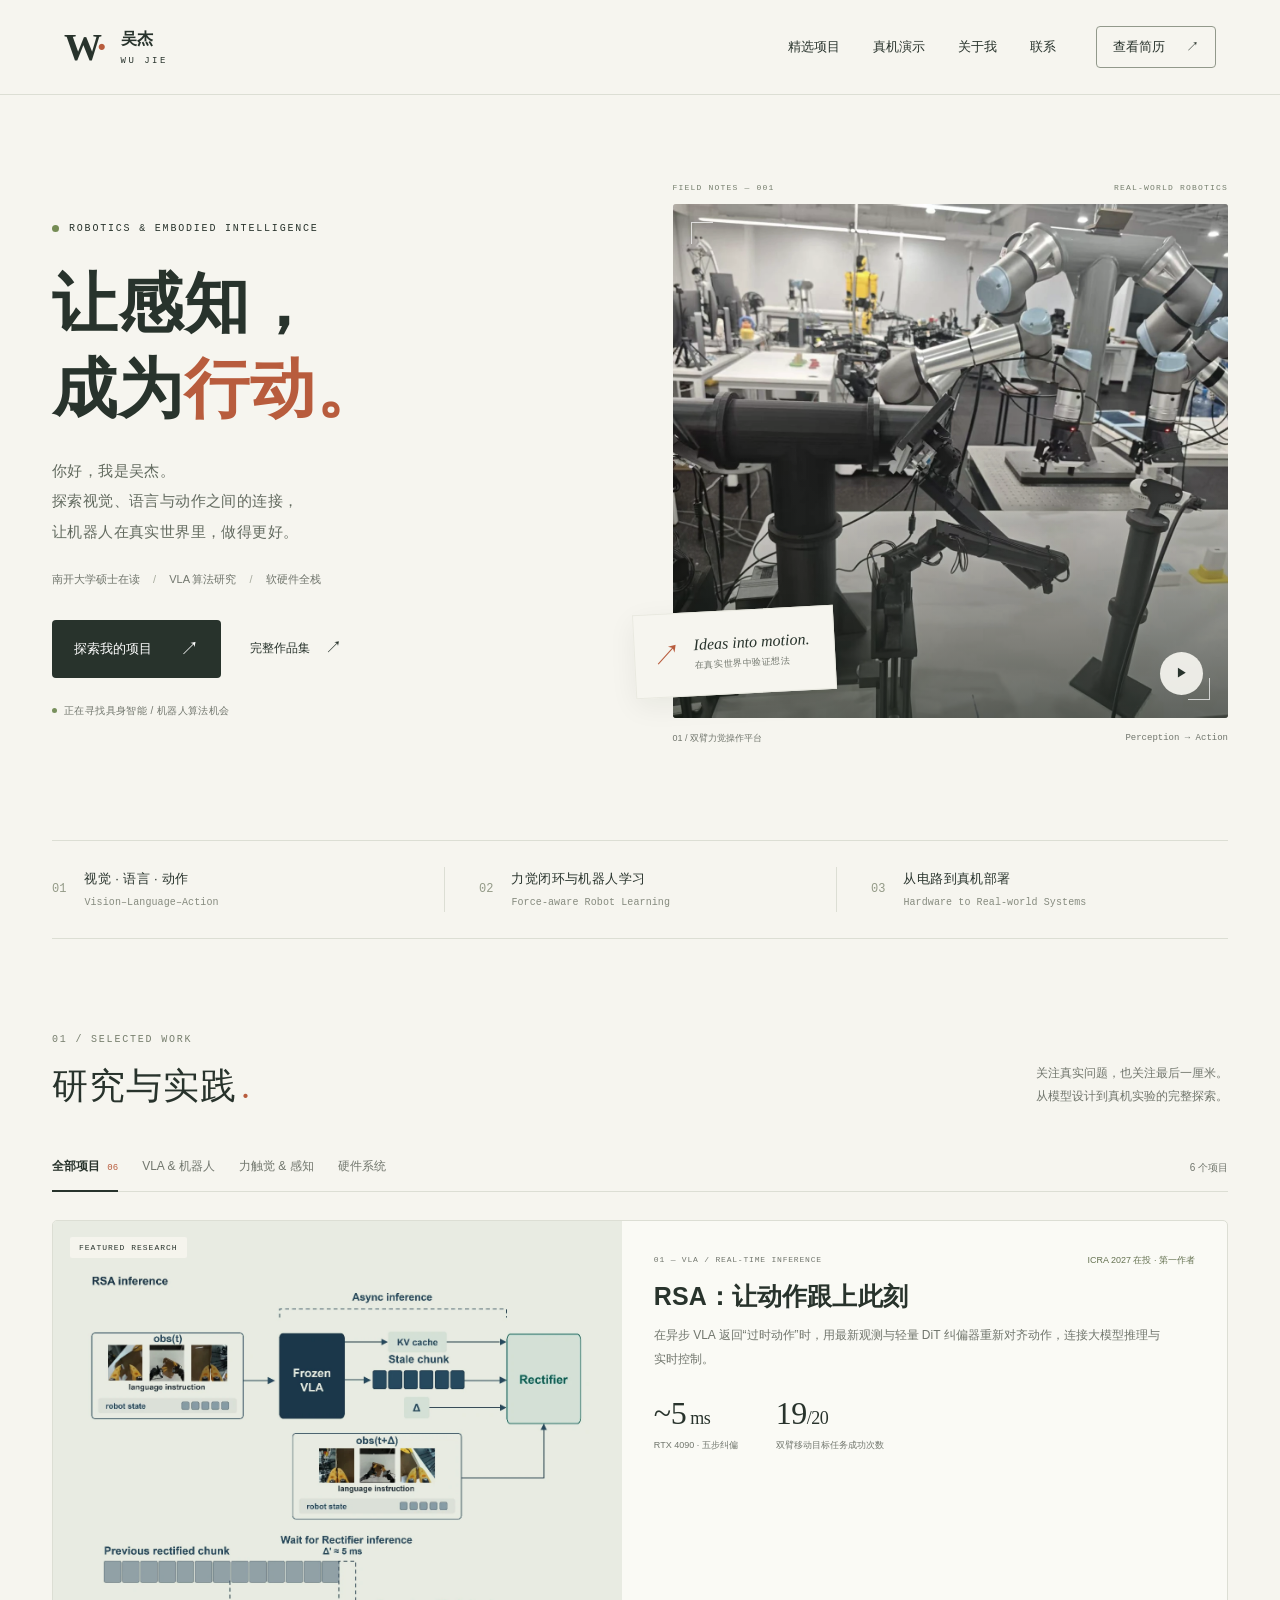
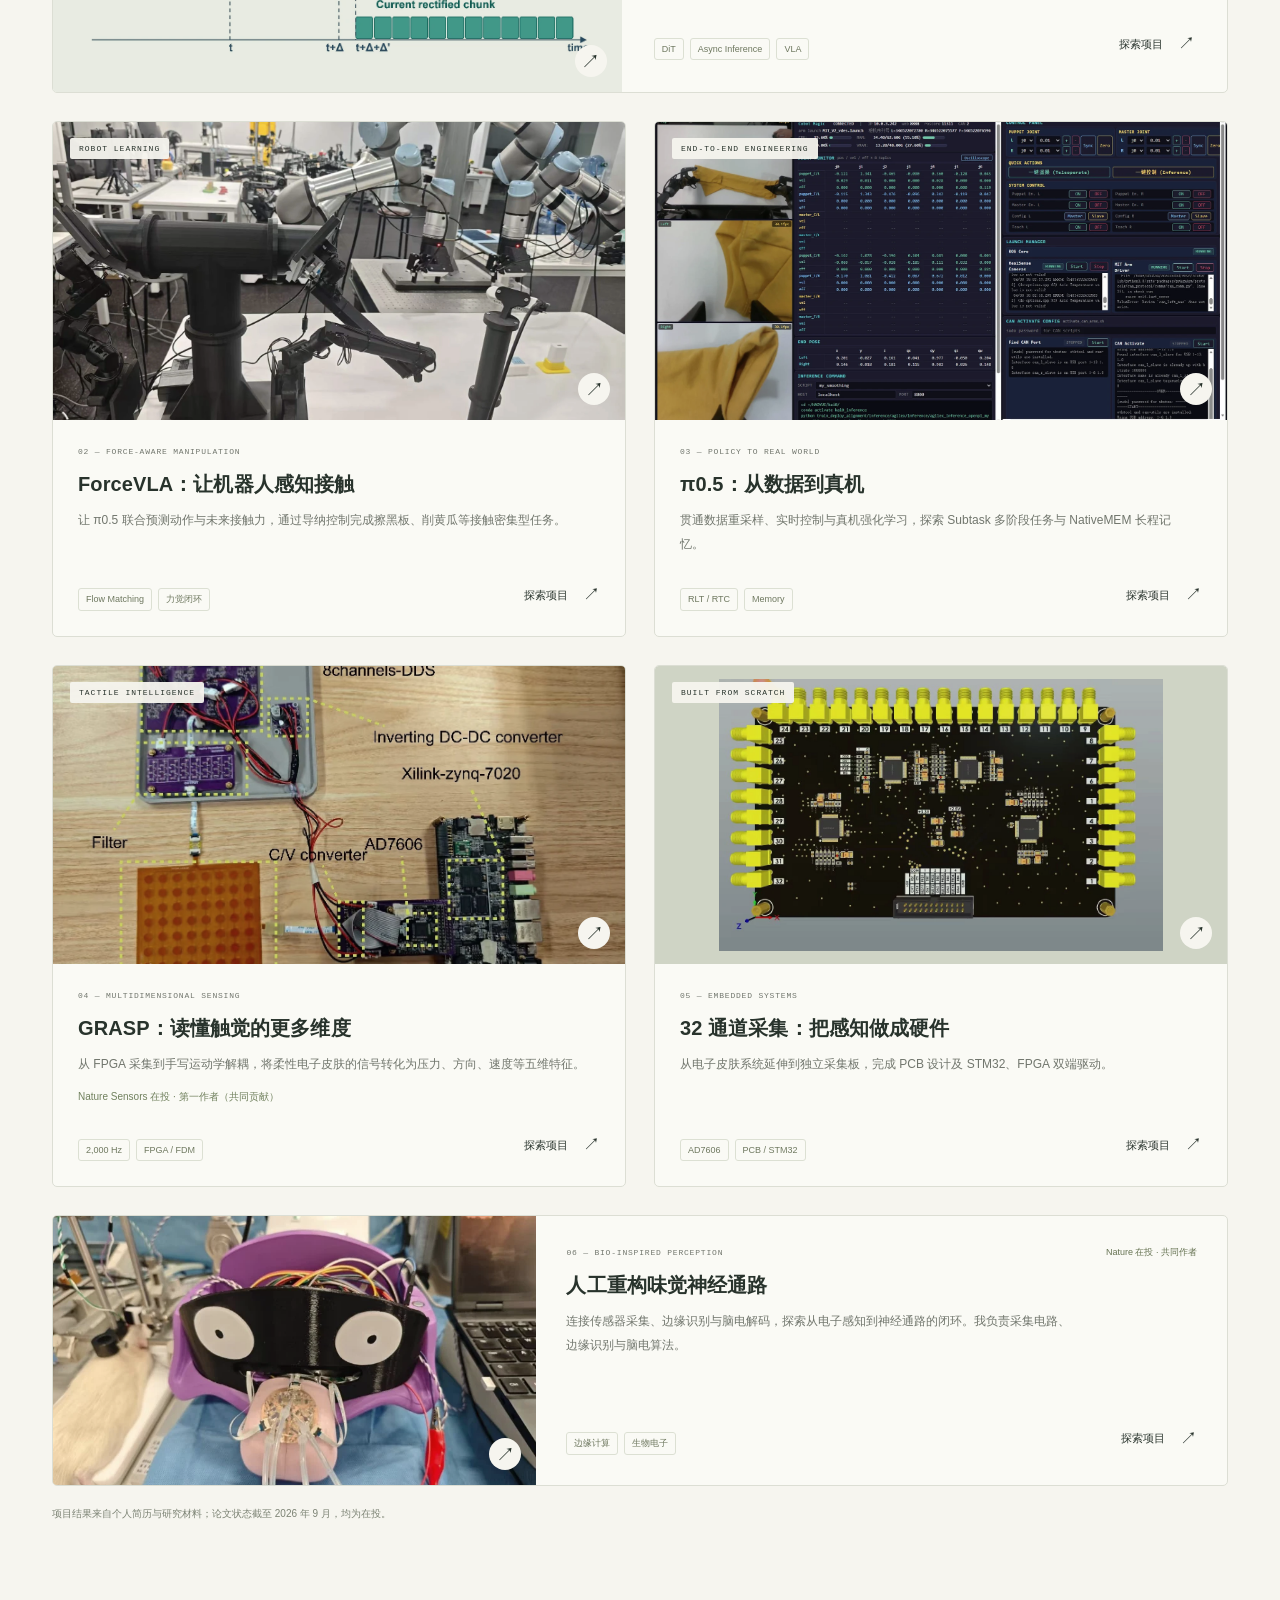
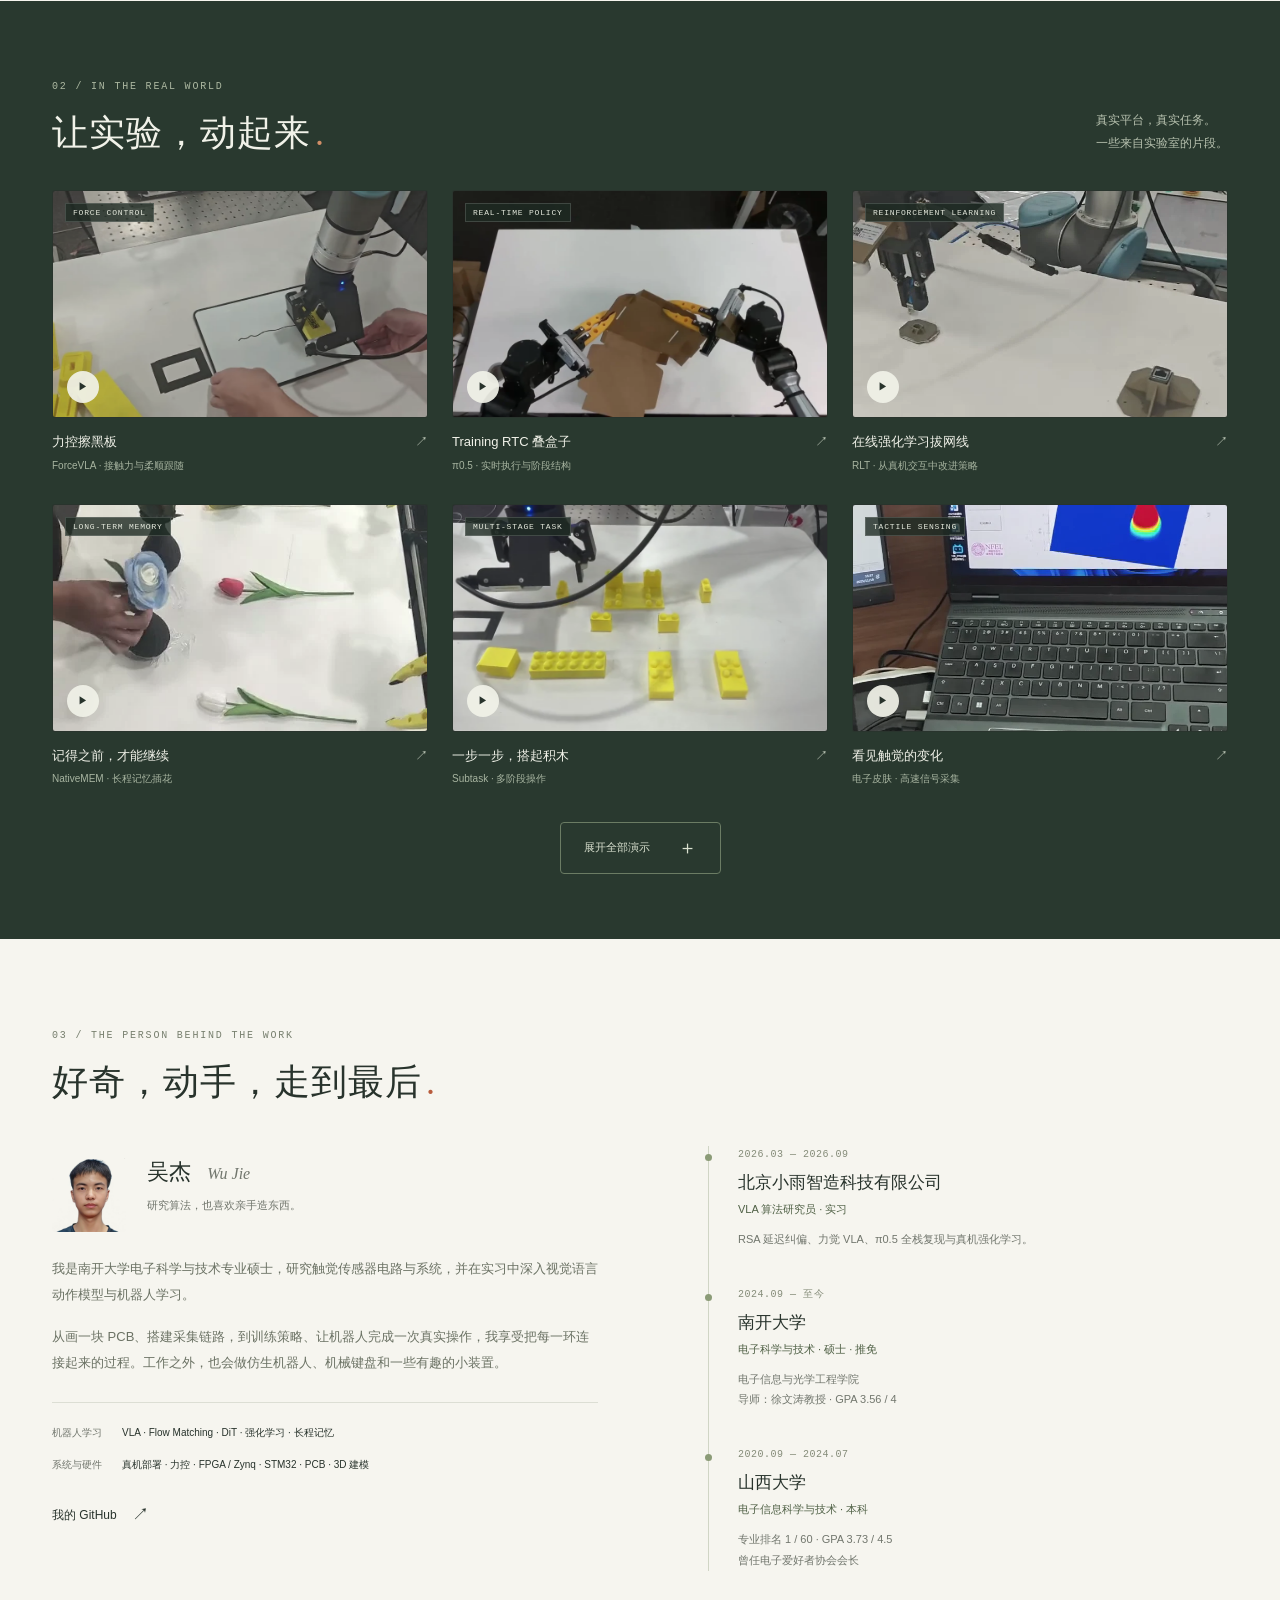
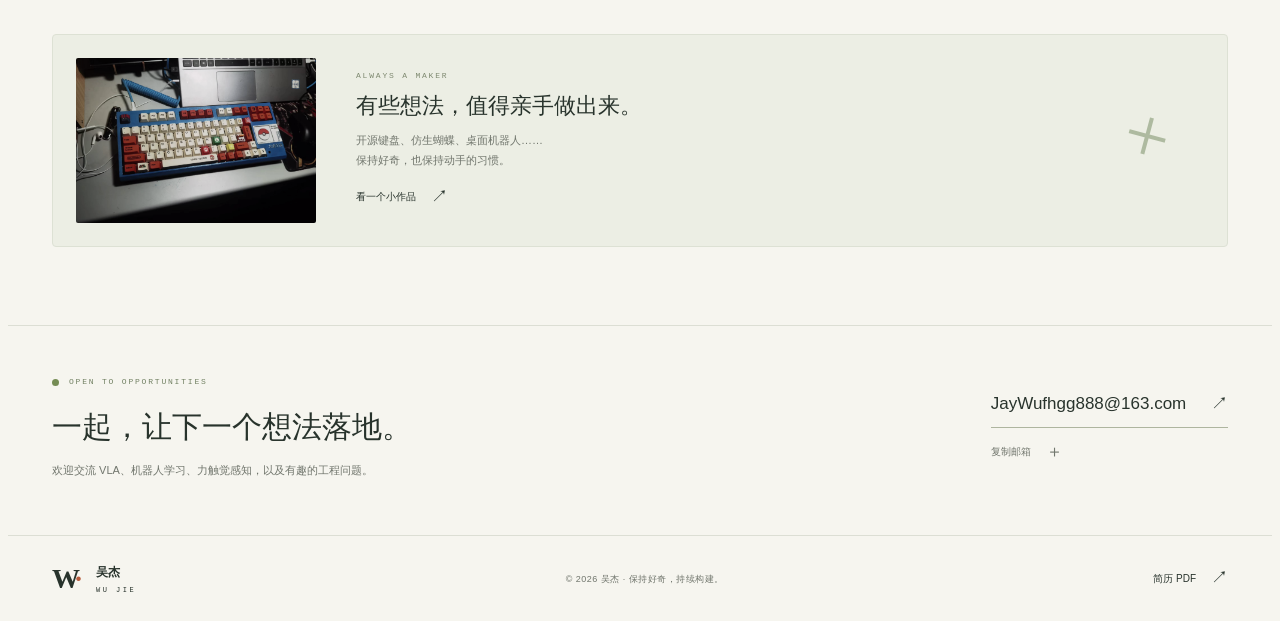
==== index.html @ b9fe9749 "Create robotics portfolio website" ====
<!doctype html>
<html lang="zh-CN">
<head>
  <meta charset="utf-8">
  <meta name="viewport" content="width=device-width, initial-scale=1">
  <meta name="theme-color" content="#f6f5ef">
  <meta name="description" content="吴杰，南开大学电子科学与技术硕士。专注视觉语言动作模型、力觉机器人操作与真机部署，探索从感知到行动的完整链路。">
  <meta property="og:type" content="website">
  <meta property="og:title" content="吴杰 · 让感知，成为行动">
  <meta property="og:description" content="VLA · 机器人学习 · 力触觉感知。吴杰的研究与工程作品集。">
  <meta property="og:locale" content="zh_CN">
  <title>吴杰 Wu Jie — 机器人学习与具身智能</title>
  <link rel="icon" href="assets/favicon.svg" type="image/svg+xml">
  <link rel="stylesheet" href="styles.css">
  <script src="app.js" defer></script>
</head>
<body>
  <a class="skip-link" href="#main">跳到主要内容</a>
  <header class="site-header">
    <a class="brand" href="#" aria-label="吴杰，返回首页"><span class="brand-mark">W<span>·</span></span><span>吴杰 <small>WU JIE</small></span></a>
    <button class="menu-toggle" type="button" aria-expanded="false" aria-controls="site-nav" aria-label="打开导航"><span></span><span></span></button>
    <nav id="site-nav" aria-label="主导航">
      <a href="#projects">精选项目</a><a href="#demos">真机演示</a><a href="#about">关于我</a><a href="#contact">联系</a>
      <a class="nav-resume" href="assets/docs/resume.pdf" target="_blank" rel="noopener">查看简历 <span aria-hidden="true">↗</span></a>
    </nav>
  </header>

  <main id="main">
    <section class="hero wrap" aria-labelledby="hero-title">
      <div class="hero-copy">
        <p class="eyebrow"><span class="status-dot"></span> ROBOTICS & EMBODIED INTELLIGENCE</p>
        <h1 id="hero-title">让感知，<br>成为<span class="accent">行动。</span></h1>
        <p class="hero-intro">你好，我是吴杰。<br>探索视觉、语言与动作之间的连接，<br class="desktop-break">让机器人在真实世界里，做得更好。</p>
        <p class="hero-meta">南开大学硕士在读 <span>/</span> VLA 算法研究 <span>/</span> 软硬件全栈</p>
        <div class="hero-actions"><a class="button button-dark" href="#projects">探索我的项目 <span aria-hidden="true">↗</span></a><a class="text-link" href="assets/docs/portfolio.pdf" target="_blank" rel="noopener">完整作品集 <span aria-hidden="true">↗</span></a></div>
        <div class="availability"><span></span> 正在寻找具身智能 / 机器人算法机会</div>
      </div>
      <div class="hero-visual">
        <div class="photo-index"><span>FIELD NOTES — 001</span><span>REAL-WORLD ROBOTICS</span></div>
        <div class="hero-photo"><img src="assets/images/force-rig.webp" alt="实习项目中的双臂机器人与 Gello 遥操作装置" width="1600" height="1200" fetchpriority="high"><span class="image-corner corner-a"></span><span class="image-corner corner-b"></span><button class="hero-play" type="button" data-video="force-wiping" aria-label="播放力觉机器人实机演示"><span aria-hidden="true">▶</span></button></div>
        <div class="visual-caption"><span>01 / 双臂力觉操作平台</span><span>Perception → Action</span></div>
        <div class="floating-note"><span class="note-symbol" aria-hidden="true">↗</span><div>Ideas into motion.<small>在真实世界中验证想法</small></div></div>
      </div>
    </section>

    <div class="focus-strip wrap" aria-label="研究与工程方向">
      <div><span class="focus-index">01</span><p>视觉 · 语言 · 动作<small>Vision–Language–Action</small></p></div>
      <div><span class="focus-index">02</span><p>力觉闭环与机器人学习<small>Force-aware Robot Learning</small></p></div>
      <div><span class="focus-index">03</span><p>从电路到真机部署<small>Hardware to Real-world Systems</small></p></div>
    </div>

    <section class="section wrap" id="projects" aria-labelledby="projects-title">
      <div class="section-heading"><div><p class="eyebrow">01 / SELECTED WORK</p><h2 id="projects-title">研究与实践<span class="title-dot">.</span></h2></div><p class="section-description">关注真实问题，也关注最后一厘米。<br>从模型设计到真机实验的完整探索。</p></div>
      <div class="filter-bar" aria-label="筛选项目"><div class="filters"><button type="button" data-filter="all" aria-pressed="true">全部项目 <small>06</small></button><button type="button" data-filter="vla" aria-pressed="false">VLA & 机器人</button><button type="button" data-filter="sensing" aria-pressed="false">力触觉 & 感知</button><button type="button" data-filter="hardware" aria-pressed="false">硬件系统</button></div><span class="filter-caption" id="project-count" aria-live="polite">6 个项目</span></div>
      <div class="project-grid">
        <article class="project-card project-featured" data-category="vla">
          <button type="button" class="project-image rsa-cover" data-project="rsa" aria-label="查看 RSA 项目详情"><span class="image-tag">FEATURED RESEARCH</span><img src="assets/images/rsa-method.webp" alt="RSA 异步 VLA 推理与轻量纠偏器的工作流程" loading="lazy" width="1210" height="916"><span class="open-icon" aria-hidden="true">↗</span></button>
          <div class="project-body"><div class="project-topline"><span>01 — VLA / REAL-TIME INFERENCE</span><span class="paper-status">ICRA 2027 在投 · 第一作者</span></div><h3>RSA：让动作跟上此刻</h3><p>在异步 VLA 返回“过时动作”时，用最新观测与轻量 DiT 纠偏器重新对齐动作，连接大模型推理与实时控制。</p><div class="project-metrics"><div><strong>~5<span> ms</span></strong><small>RTX 4090 · 五步纠偏</small></div><div><strong>19<span>/20</span></strong><small>双臂移动目标任务成功次数</small></div></div><div class="project-bottom"><div class="tags"><span>DiT</span><span>Async Inference</span><span>VLA</span></div><button class="text-link" data-project="rsa" type="button">探索项目 <span aria-hidden="true">↗</span></button></div></div>
        </article>
        <article class="project-card" data-category="vla sensing"><button type="button" class="project-image" data-project="force" aria-label="查看 ForceVLA 项目详情"><img src="assets/images/force-rig.webp" alt="ForceVLA 双臂机器人平台" loading="lazy" width="1600" height="1200"><span class="image-tag">ROBOT LEARNING</span><span class="open-icon" aria-hidden="true">↗</span></button><div class="project-body"><div class="project-topline"><span>02 — FORCE-AWARE MANIPULATION</span></div><h3>ForceVLA：让机器人感知接触</h3><p>让 π0.5 联合预测动作与未来接触力，通过导纳控制完成擦黑板、削黄瓜等接触密集型任务。</p><div class="project-bottom"><div class="tags"><span>Flow Matching</span><span>力觉闭环</span></div><button class="text-link" data-project="force" type="button">探索项目 <span aria-hidden="true">↗</span></button></div></div></article>
        <article class="project-card" data-category="vla"><button type="button" class="project-image" data-project="pi" aria-label="查看 π0.5 全栈复现项目详情"><img src="assets/images/deployment.webp" alt="π0.5 真机部署的 Web 控制台与机器人多视角" loading="lazy" width="1600" height="867"><span class="image-tag">END-TO-END ENGINEERING</span><span class="open-icon" aria-hidden="true">↗</span></button><div class="project-body"><div class="project-topline"><span>03 — POLICY TO REAL WORLD</span></div><h3>π0.5：从数据到真机</h3><p>贯通数据重采样、实时控制与真机强化学习，探索 Subtask 多阶段任务与 NativeMEM 长程记忆。</p><div class="project-bottom"><div class="tags"><span>RLT / RTC</span><span>Memory</span></div><button class="text-link" data-project="pi" type="button">探索项目 <span aria-hidden="true">↗</span></button></div></div></article>
        <article class="project-card" data-category="sensing hardware"><button type="button" class="project-image" data-project="grasp" aria-label="查看 GRASP 电子皮肤项目详情"><img src="assets/images/tactile-system.webp" alt="GRASP 柔性电子皮肤阵列与 FPGA 采集电路" loading="lazy" width="1269" height="951"><span class="image-tag">TACTILE INTELLIGENCE</span><span class="open-icon" aria-hidden="true">↗</span></button><div class="project-body"><div class="project-topline"><span>04 — MULTIDIMENSIONAL SENSING</span></div><h3>GRASP：读懂触觉的更多维度</h3><p>从 FPGA 采集到手写运动学解耦，将柔性电子皮肤的信号转化为压力、方向、速度等五维特征。</p><div class="paper-note">Nature Sensors 在投 · 第一作者（共同贡献）</div><div class="project-bottom"><div class="tags"><span>2,000 Hz</span><span>FPGA / FDM</span></div><button class="text-link" data-project="grasp" type="button">探索项目 <span aria-hidden="true">↗</span></button></div></div></article>
        <article class="project-card" data-category="hardware"><button type="button" class="project-image board-cover" data-project="adc" aria-label="查看 32 通道采集硬件详情"><img src="assets/images/tactile-board.webp" alt="自主设计的 32 通道 AD7606 采集板" loading="lazy" width="1158" height="708"><span class="image-tag">BUILT FROM SCRATCH</span><span class="open-icon" aria-hidden="true">↗</span></button><div class="project-body"><div class="project-topline"><span>05 — EMBEDDED SYSTEMS</span></div><h3>32 通道采集：把感知做成硬件</h3><p>从电子皮肤系统延伸到独立采集板，完成 PCB 设计及 STM32、FPGA 双端驱动。</p><div class="project-bottom"><div class="tags"><span>AD7606</span><span>PCB / STM32</span></div><button class="text-link" data-project="adc" type="button">探索项目 <span aria-hidden="true">↗</span></button></div></div></article>
        <article class="project-card project-wide" data-category="sensing hardware"><button type="button" class="project-image" data-project="taste" aria-label="查看人工重构味觉神经通路项目详情"><img src="assets/images/gustatory.webp" alt="人工味觉感知与采集系统的实验装置" loading="lazy" width="763" height="572"><span class="open-icon" aria-hidden="true">↗</span></button><div class="project-body"><div class="project-topline"><span>06 — BIO-INSPIRED PERCEPTION</span><span class="paper-status">Nature 在投 · 共同作者</span></div><h3>人工重构味觉神经通路</h3><p>连接传感器采集、边缘识别与脑电解码，探索从电子感知到神经通路的闭环。我负责采集电路、边缘识别与脑电算法。</p><div class="project-bottom"><div class="tags"><span>边缘计算</span><span>生物电子</span></div><button class="text-link" data-project="taste" type="button">探索项目 <span aria-hidden="true">↗</span></button></div></div></article>
      </div>
      <p class="source-note">项目结果来自个人简历与研究材料；论文状态截至 2026 年 9 月，均为在投。</p>
    </section>

    <section class="demo-section" id="demos" aria-labelledby="demos-title"><div class="wrap">
      <div class="section-heading"><div><p class="eyebrow">02 / IN THE REAL WORLD</p><h2 id="demos-title">让实验，动起来<span class="title-dot">.</span></h2></div><p class="section-description">真实平台，真实任务。<br>一些来自实验室的片段。</p></div>
      <div class="demo-grid" id="demo-grid"></div><button type="button" class="button button-outline-light" id="more-demos" aria-expanded="false" aria-controls="demo-grid">展开全部演示 <span aria-hidden="true">＋</span></button>
      <noscript><p>请开启 JavaScript 查看视频画廊。你也可以<a href="assets/docs/portfolio.pdf">阅读完整作品集</a>。</p></noscript>
    </div></section>

    <section class="section wrap about-section" id="about" aria-labelledby="about-title"><div class="section-heading"><div><p class="eyebrow">03 / THE PERSON BEHIND THE WORK</p><h2 id="about-title">好奇，动手，走到最后<span class="title-dot">.</span></h2></div></div>
      <div class="about-grid"><div class="about-copy"><div class="person"><img src="assets/images/portrait.webp" alt="吴杰的照片" width="92" height="112" loading="lazy"><div><h3>吴杰 <span>Wu Jie</span></h3><p>研究算法，也喜欢亲手造东西。</p></div></div><p>我是南开大学电子科学与技术专业硕士，研究触觉传感器电路与系统，并在实习中深入视觉语言动作模型与机器人学习。</p><p>从画一块 PCB、搭建采集链路，到训练策略、让机器人完成一次真实操作，我享受把每一环连接起来的过程。工作之外，也会做仿生机器人、机械键盘和一些有趣的小装置。</p><div class="skill-groups"><div><span>机器人学习</span><p>VLA · Flow Matching · DiT · 强化学习 · 长程记忆</p></div><div><span>系统与硬件</span><p>真机部署 · 力控 · FPGA / Zynq · STM32 · PCB · 3D 建模</p></div></div><a class="text-link" href="https://github.com/fhgg888" target="_blank" rel="noopener">我的 GitHub <span aria-hidden="true">↗</span></a></div>
      <div class="timeline"><div class="timeline-item"><span class="timeline-dot"></span><p class="timeline-date">2026.03 — 2026.09</p><h3>北京小雨智造科技有限公司</h3><p class="timeline-role">VLA 算法研究员 · 实习</p><p>RSA 延迟纠偏、力觉 VLA、π0.5 全栈复现与真机强化学习。</p></div><div class="timeline-item"><span class="timeline-dot"></span><p class="timeline-date">2024.09 — 至今</p><h3>南开大学</h3><p class="timeline-role">电子科学与技术 · 硕士 · 推免</p><p>电子信息与光学工程学院<br>导师：徐文涛教授 · GPA 3.56 / 4</p></div><div class="timeline-item"><span class="timeline-dot"></span><p class="timeline-date">2020.09 — 2024.07</p><h3>山西大学</h3><p class="timeline-role">电子信息科学与技术 · 本科</p><p>专业排名 1 / 60 · GPA 3.73 / 4.5<br>曾任电子爱好者协会会长</p></div></div>
      </div>
      <div class="maker-strip"><img src="assets/images/keyboard.webp" alt="自己设计与装配的开源机械键盘" loading="lazy" width="1600" height="1200"><div><p class="eyebrow">ALWAYS A MAKER</p><h3>有些想法，值得亲手做出来。</h3><p>开源键盘、仿生蝴蝶、桌面机器人……<br>保持好奇，也保持动手的习惯。</p><button class="text-link" type="button" data-video="butterfly">看一个小作品 <span aria-hidden="true">↗</span></button></div><span class="maker-drawing" aria-hidden="true">+</span></div>
    </section>

    <section class="contact-section wrap" id="contact" aria-labelledby="contact-title"><div><p class="eyebrow"><span class="status-dot"></span> OPEN TO OPPORTUNITIES</p><h2 id="contact-title">一起，让下一个想法落地。</h2><p>欢迎交流 VLA、机器人学习、力触觉感知，以及有趣的工程问题。</p></div><div class="contact-actions"><a class="contact-email" href="mailto:JayWufhgg888@163.com">JayWufhgg888@163.com <span aria-hidden="true">↗</span></a><button id="copy-email" class="text-link" type="button">复制邮箱 <span aria-hidden="true">＋</span></button></div></section>
  </main>
  <footer class="site-footer wrap"><a class="brand" href="#"><span class="brand-mark">W<span>·</span></span><span>吴杰 <small>WU JIE</small></span></a><p>© <span id="year">2026</span> 吴杰 · 保持好奇，持续构建。</p><a class="text-link" href="assets/docs/resume.pdf" target="_blank" rel="noopener">简历 PDF <span aria-hidden="true">↗</span></a></footer>
  <dialog id="detail-dialog" aria-labelledby="dialog-title"><button type="button" class="dialog-close" aria-label="关闭详情">×</button><div id="dialog-content"></div></dialog>
  <div class="toast" id="toast" role="status" aria-live="polite"></div>
</body>
</html>
---- styles.css ----
@charset "UTF-8";
:root{--paper:#f6f5ef;--ink:#28332c;--muted:#71766d;--line:#dcded4;--accent:#b85c3d;--green:#354c3d;--serif:"Iowan Old Style","Palatino Linotype","Songti SC","Noto Serif CJK SC","SimSun",serif;--sans:Inter,"Segoe UI","PingFang SC","Microsoft YaHei",sans-serif;--mono:"SFMono-Regular",Consolas,monospace}
*{box-sizing:border-box}html{scroll-behavior:smooth;scroll-padding-top:100px}body{margin:0;background:var(--paper);color:var(--ink);font:15px/1.8 var(--sans);-webkit-font-smoothing:antialiased}body.modal-open{overflow:hidden}button,a{-webkit-tap-highlight-color:transparent}button,input{font:inherit}button{color:inherit;cursor:pointer}a{color:inherit;text-decoration:none}img{display:block;max-width:100%;height:auto}button{border:0}button:disabled{cursor:default}::selection{background:#d8decc}h1,h2,h3,p{margin:0}h1,h2,h3{line-height:1.3}a,button{touch-action:manipulation}:focus-visible{outline:3px solid var(--accent);outline-offset:5px}button:focus:not(:focus-visible){outline:none}[hidden]{display:none!important}.wrap{max-width:1264px;margin-inline:auto;padding-inline:44px}.skip-link{position:fixed;top:-100px;left:20px;z-index:100;background:var(--ink);color:white;padding:10px 20px}.skip-link:focus{top:12px}.site-header{height:95px;max-width:1440px;padding:0 64px;margin:auto;display:flex;align-items:center;justify-content:space-between;border-bottom:1px solid var(--line)}.brand{display:flex;align-items:center;gap:13px;font-size:16px;font-weight:600;white-space:nowrap}.brand-mark{font-family:var(--serif);font-size:38px;letter-spacing:-5px;font-weight:700;line-height:1;margin-right:6px}.brand-mark span{color:var(--accent)}.brand small{display:block;font:9px/1.5 var(--mono);letter-spacing:2.5px;margin-top:1px}.site-header nav{display:flex;gap:33px;align-items:center;font-size:13px}.site-header nav>a{transition:color .2s}.site-header nav>a:hover{color:var(--accent)}.site-header .nav-resume{border:1px solid #92998b;border-radius:4px;padding:8px 16px;margin-left:7px}.nav-resume span{margin-left:17px}.menu-toggle{display:none}.hero{display:grid;grid-template-columns:1fr 1fr;gap:65px;padding-top:76px;padding-bottom:71px;align-items:center}.eyebrow{font:10px/1.8 var(--mono);font-weight:500;letter-spacing:1.8px;display:flex;align-items:center;gap:10px}.status-dot{display:inline-block;flex:none;width:7px;height:7px;border-radius:50%;background:#758c54}.hero h1{font-family:var(--serif);font-size:clamp(48px,5.1vw,72px);font-weight:600;letter-spacing:1px;line-height:1.3;margin:24px 0}.accent{color:var(--accent)}.hero-intro{font-size:15px;color:#636b60;line-height:2.05;letter-spacing:.4px}.hero-meta{font-size:11px;margin-top:22px;color:var(--muted)}.hero-meta span{color:#a8ac9f;padding:0 10px}.hero-actions{display:flex;align-items:center;gap:29px;margin-top:30px}.button{display:inline-flex;align-items:center;justify-content:center;gap:28px;padding:12px 22px;border-radius:4px;font-size:13px;transition:background .2s,transform .2s}.button:hover{transform:translateY(-2px)}.button-dark{background:var(--ink);color:#fff}.button-dark:hover{background:#405241}.button span{font-size:19px}.text-link{display:inline-flex;gap:15px;align-items:center;background:none;padding:0;font-size:12px;font-weight:500}.text-link:hover{color:var(--accent)}.text-link span{font-size:17px}.availability{display:flex;align-items:center;gap:7px;font-size:10px;letter-spacing:.4px;color:var(--muted);margin-top:24px}.availability>span{height:5px;width:5px;background:#78905d;border-radius:50%}.hero-visual{position:relative;padding:4px 0 22px;margin-top:8px}.photo-index{display:flex;justify-content:space-between;font:8px var(--mono);letter-spacing:1.2px;color:#757e6d;margin-bottom:12px}.hero-photo{position:relative;aspect-ratio:1.08;background:#d8d8cd;overflow:hidden;border-radius:3px}.hero-photo>img{width:100%;height:100%;object-fit:cover;object-position:48% center;filter:saturate(.72)}.hero-photo:after{content:"";position:absolute;inset:45% 0 0;background:linear-gradient(transparent,#18221b9c);pointer-events:none}.image-corner{position:absolute;width:22px;height:22px;z-index:1;border:1px solid #ffffffb0}.corner-a{top:18px;left:18px;border-right:0;border-bottom:0}.corner-b{bottom:18px;right:18px;border-top:0;border-left:0}.photo-label{position:absolute;bottom:27px;left:22px;color:#fff;font-size:11px;z-index:1;display:flex;align-items:center;gap:8px;letter-spacing:.6px}.photo-label .status-dot{background:#cfdfaf;width:5px;height:5px}.hero-play{position:absolute;bottom:23px;right:25px;z-index:2;height:43px;width:43px;border-radius:50%;background:#f6f5efed;display:grid;place-items:center;font-size:12px;transition:transform .2s}.hero-play:hover{transform:scale(1.1)}.visual-caption{display:flex;justify-content:space-between;color:var(--muted);font-size:9px;padding-top:12px}.visual-caption>span:last-child{font-family:var(--mono)}.floating-note{position:absolute;bottom:74px;left:-39px;background:var(--paper);padding:15px 24px 15px 17px;display:flex;gap:13px;align-items:center;box-shadow:0 8px 28px #17201610;transform:rotate(-3deg);border:1px solid #e9e9e0}.note-symbol{font-family:var(--serif);font-size:29px;color:var(--accent)}.floating-note div{font:italic 16px var(--serif)}.floating-note small{display:block;font:9px var(--sans);letter-spacing:.6px;color:var(--muted);margin-top:5px}.focus-strip{display:grid;grid-template-columns:repeat(3,1fr);padding-block:26px;border-block:1px solid var(--line);width:calc(100% - 88px);max-width:1176px;padding-inline:0}.focus-strip>div{display:flex;gap:18px;padding-left:34px;align-items:center;border-left:1px solid var(--line)}.focus-strip>div:first-child{border:0;padding-left:0}.focus-index{font:12px var(--mono);color:#939a87}.focus-strip p{font-size:13px;letter-spacing:.4px}.focus-strip small{display:block;font:10px/1.9 var(--mono);letter-spacing:.1px;color:#868b7f;margin-top:3px}.section{padding-top:92px;padding-bottom:78px}.section-heading{display:flex;justify-content:space-between;gap:30px;align-items:flex-end;margin-bottom:34px}.section-heading .eyebrow{color:#777f6e;margin-bottom:14px}.section-heading h2{font-family:var(--serif);font-size:36px;font-weight:500;letter-spacing:1px}.title-dot{color:var(--accent);margin-left:4px}.section-description{font-size:12px;line-height:1.9;color:var(--muted);padding-bottom:2px}.filter-bar{display:flex;align-items:center;justify-content:space-between;border-bottom:1px solid var(--line);margin-bottom:28px;gap:12px}.filters{display:flex;gap:24px}.filters button{font-size:12px;background:none;padding:12px 0 14px;position:relative;white-space:nowrap;color:var(--muted)}.filters button[aria-pressed=true]{color:var(--ink);font-weight:600}.filters button[aria-pressed=true]:after{content:"";position:absolute;bottom:-1px;left:0;right:0;height:2px;background:var(--ink)}.filters small{font:9px var(--mono);margin-left:4px;color:var(--accent)}.filter-caption{font:10px var(--sans);color:var(--muted)}.project-grid{display:grid;grid-template-columns:1fr 1fr;gap:28px}.project-card{min-width:0;border:1px solid var(--line);border-radius:5px;overflow:hidden;background:#fafaf5;display:flex;flex-direction:column;transition:border-color .2s,box-shadow .2s}.project-card:hover{border-color:#b7beac;box-shadow:0 8px 28px #28332c05}.project-image{padding:0;display:block;width:100%;aspect-ratio:1.92;position:relative;overflow:hidden;background:#e7e9e1;text-align:left}.project-image img{width:100%;height:100%;object-fit:cover;transition:transform .5s;filter:saturate(.84)}.project-image:hover img{transform:scale(1.025)}.image-tag{position:absolute;left:17px;top:16px;background:#f6f5eff2;font:8px var(--mono);letter-spacing:1px;z-index:1;padding:6px 9px;border-radius:2px}.open-icon{position:absolute;bottom:15px;right:15px;display:grid;place-items:center;border-radius:50%;width:32px;height:32px;background:var(--paper);font-size:19px}.project-body{padding:25px;flex:1;display:flex;flex-direction:column}.project-topline{display:flex;gap:8px;align-items:center;justify-content:space-between;flex-wrap:wrap;font:8px/1.8 var(--mono);letter-spacing:.8px;color:var(--muted);margin-bottom:12px}.project-topline .paper-status{font:9px/1.5 var(--sans);letter-spacing:0;color:#667352}.project-body h3{font-size:20px;font-weight:600;letter-spacing:.1px;margin-bottom:12px}.project-body>p{font-size:12px;line-height:1.95;color:var(--muted);max-width:510px}.project-bottom{display:flex;align-items:flex-end;justify-content:space-between;gap:12px;margin-top:auto;padding-top:24px}.tags{display:flex;flex-wrap:wrap;gap:6px}.tags span{font-size:9px;line-height:1.6;white-space:nowrap;color:#6e785f;border:1px solid #dce0d3;padding:3px 7px;border-radius:3px}.project-bottom>.text-link{font-size:11px;white-space:nowrap}.project-featured{grid-column:1/-1;display:grid;grid-template-columns:.94fr 1fr}.project-featured .project-image{height:100%;aspect-ratio:auto;min-height:330px;background:#e8ebe2}.rsa-cover img{object-fit:contain;padding:48px 25px 30px;mix-blend-mode:multiply}.project-featured .project-body{padding:32px}.project-featured h3{font-size:25px}.project-metrics{display:flex;gap:38px;margin-top:23px}.project-metrics strong{font:32px/1.2 var(--serif);font-weight:500;letter-spacing:-.5px}.project-metrics strong span{font-size:18px}.project-metrics small{display:block;font-size:9px;color:var(--muted);margin-top:5px}.paper-note{font-size:10px;color:#70805d;margin-top:12px}.board-cover img{object-fit:contain;padding:13px;background:#e5e8df;mix-blend-mode:multiply}.project-wide{grid-column:1/-1;display:grid;grid-template-columns:.7fr 1fr}.project-wide .project-image{height:100%;min-height:220px;aspect-ratio:1.8}.project-wide .project-body{padding:30px}.source-note{margin-top:19px;font-size:10px;color:#7c8374}.demo-section{background:#29392f;color:#f1f2e9;padding:77px 0 65px;position:relative}.demo-section .eyebrow{color:#acb8a1}.demo-section .section-description{color:#b6c0ae}.demo-section .title-dot{color:#d18e67}.demo-grid{display:grid;grid-template-columns:repeat(3,1fr);gap:29px 24px}.demo-card{display:block;min-width:0;background:none;text-align:left;color:inherit;padding:0}.demo-thumb{aspect-ratio:1.65;position:relative;background:#1e2a23;overflow:hidden;border-radius:3px;border:1px solid #ffffff0c}.demo-thumb>img{width:100%;height:100%;object-fit:cover;filter:saturate(.8);transition:transform .4s,filter .4s}.demo-card:hover .demo-thumb>img{transform:scale(1.035);filter:saturate(1)}.demo-play{position:absolute;left:14px;bottom:14px;width:32px;height:32px;border-radius:50%;background:#f1f2e9eb;color:var(--ink);display:grid;place-items:center;font-size:10px}.demo-type{position:absolute;top:12px;left:12px;font:8px var(--mono);letter-spacing:.8px;background:#1e2a23c9;border:1px solid #ffffff26;padding:4px 7px;color:#e4e8dc}.demo-title{display:flex;justify-content:space-between;align-items:center;gap:10px;margin-top:12px;font-size:13px}.demo-title span{color:#bdc7b7}.demo-subtitle{display:block;font-size:10px;color:#a7b4a0;margin-top:3px}.button-outline-light{background:none;color:#dae1d0;border:1px solid #6b7c64;font-size:11px;margin:34px auto 0;display:flex;width:max-content;padding:8px 23px}.button-outline-light:hover{background:#ffffff09}.about-section{padding-top:88px}.about-grid{display:grid;grid-template-columns:1.05fr 1fr;gap:110px;margin-top:36px}.person{display:flex;gap:21px;align-items:center;margin-bottom:24px}.person>img{height:90px;width:74px;object-fit:cover;object-position:center 30%;border-radius:3px;mix-blend-mode:multiply}.person h3{font-size:22px;font-weight:500}.person h3 span{font:italic 16px var(--serif);color:var(--muted);margin-left:10px}.person p{font-size:11px;color:var(--muted);margin-top:9px}.about-copy>p{font-size:13px;line-height:2;color:#6b7264;margin-bottom:16px}.skill-groups{border-top:1px solid var(--line);padding-top:7px;margin-top:26px;margin-bottom:26px}.skill-groups>div{padding-top:13px;display:flex;gap:20px;align-items:baseline}.skill-groups>div>span{font-size:10px;color:var(--muted);flex:none}.skill-groups p{font-size:10px;line-height:1.9}.timeline{border-left:1px solid #d0d5c5;margin-top:4px}.timeline-item{position:relative;padding:0 0 36px 29px}.timeline-item:last-child{padding-bottom:0}.timeline-dot{position:absolute;width:7px;height:7px;border-radius:50%;background:#8b9b77;left:-4px;top:8px}.timeline-date{font:10px/1.8 var(--mono);letter-spacing:.5px;color:#858c79;margin-bottom:8px}.timeline h3{font-size:17px;font-weight:500;margin-bottom:6px}.timeline .timeline-role{font-size:11px;color:#4f6045;margin-bottom:9px}.timeline-item>p:last-child{font-size:11px;line-height:1.9;color:var(--muted)}.maker-strip{display:grid;grid-template-columns:240px 1fr 80px;align-items:center;gap:40px;margin-top:63px;padding:23px;background:#eceee4;border:1px solid #dde1d4;border-radius:4px}.maker-strip>img{width:240px;height:165px;object-fit:cover;filter:saturate(.65);border-radius:2px}.maker-strip .eyebrow{font-size:8px;color:#7e8970;margin-bottom:9px}.maker-strip h3{font-family:var(--serif);font-size:22px;font-weight:500}.maker-strip p:not(.eyebrow){font-size:11px;color:var(--muted);margin-top:10px}.maker-strip .text-link{margin-top:11px;font-size:10px}.maker-drawing{font:80px var(--serif);font-weight:100;color:#aebaa0;align-self:center;transform:rotate(15deg)}.contact-section{display:flex;justify-content:space-between;align-items:center;gap:40px;padding-top:49px;padding-bottom:54px;border-top:1px solid var(--line)}.contact-section .eyebrow{font-size:8px;color:#718062}.contact-section h2{font:30px/1.5 var(--serif);margin-top:15px}.contact-section p:not(.eyebrow){font-size:11px;color:var(--muted);margin-top:12px}.contact-actions{display:flex;flex-direction:column;align-items:flex-start;gap:9px}.contact-email{font-size:17px;white-space:nowrap;padding-bottom:8px;border-bottom:1px solid #aeb59f}.contact-email span{margin-left:20px}.contact-actions .text-link{font-size:10px;color:var(--muted)}.site-footer{display:flex;justify-content:space-between;align-items:center;border-top:1px solid var(--line);padding-block:26px}.site-footer .brand{font-size:12px}.site-footer .brand-mark{font-size:28px}.site-footer .brand small{font-size:7px}.site-footer>p{font-size:9px;letter-spacing:.5px;color:var(--muted)}.site-footer .text-link{font-size:10px}
dialog{width:min(920px,calc(100% - 40px));max-height:calc(100dvh - 64px);border:1px solid #d4d8c8;border-radius:7px;background:var(--paper);color:var(--ink);padding:0;overscroll-behavior:contain}dialog::backdrop{background:#132218ad;backdrop-filter:blur(6px)}.dialog-close{position:sticky;float:right;right:16px;top:16px;z-index:4;width:36px;height:36px;display:grid;place-items:center;border-radius:50%;background:#f6f5eff5;border:1px solid #dce0d2;font-size:27px;line-height:1;margin:16px 16px -52px 0}.dialog-header{padding:38px 48px 26px}.dialog-header>.eyebrow{font-size:9px;color:#70805f;padding-right:25px}.dialog-header h2{font-family:var(--serif);font-size:32px;margin-top:13px;padding-right:20px}.dialog-lead{font-size:13px;color:var(--muted);line-height:1.9;margin-top:13px}.dialog-meta{display:flex;flex-wrap:wrap;gap:8px 20px;font-size:10px;color:#738063;margin-top:15px}.dialog-hero{width:100%;max-height:440px;object-fit:contain;background:#e9ece2;padding:20px}.dialog-sections{padding:30px 48px 38px}.detail-section+.detail-section{margin-top:24px}.detail-section h3{font-size:15px;font-weight:600;margin-bottom:10px}.detail-section p,.detail-section li{font-size:13px;line-height:1.95;color:#66705f}.detail-section ul{margin:0;padding-left:20px}.detail-section li+li{margin-top:6px}.result-list{display:grid;grid-template-columns:repeat(3,1fr);gap:18px;padding:20px;background:#e9eddf;border-radius:3px;margin:25px 0}.result-list strong{display:block;font:29px var(--serif);margin-bottom:7px}.result-list span{font-size:10px;color:#71805f;line-height:1.8;display:block}.detail-videos{display:flex;flex-wrap:wrap;gap:8px}.detail-videos button{background:none;border:1px solid #cdd5c0;border-radius:3px;font-size:11px;padding:9px 12px}.detail-videos button:hover{background:#e9eddf}.detail-videos button span{font-size:8px;margin-right:9px}.detail-source{font-size:10px!important;margin-top:26px;padding-top:15px;border-top:1px solid var(--line);color:var(--muted)}.detail-external{margin-top:20px}.video-container{padding:0 22px 22px}.video-container video{display:block;width:100%;max-height:65vh;background:#152019;border-radius:3px;object-fit:contain}.video-footnote{font-size:10px;color:var(--muted);padding:14px 5px 0}.video-footnote a{text-decoration:underline;text-underline-offset:3px}.video-back{font-size:11px;background:none;margin-bottom:15px;color:#69775b;padding:0}.toast{position:fixed;bottom:28px;left:50%;transform:translate(-50%,20px);padding:11px 20px;background:var(--ink);color:white;border-radius:4px;font-size:12px;opacity:0;pointer-events:none;transition:opacity .2s,transform .2s;z-index:20}.toast.show{opacity:1;transform:translate(-50%,0)}
@media(min-width:1600px){.hero{padding-top:95px;padding-bottom:90px}.hero h1{font-size:75px}}
@media(max-width:1100px){.site-header{padding-inline:35px}.wrap{padding-inline:35px}.hero{gap:40px}.hero h1{font-size:57px}.photo-index{font-size:7px}.hero-meta{font-size:10px}.hero-meta span{padding-inline:5px}.floating-note{left:-24px;padding:13px 17px}.focus-strip{width:calc(100% - 70px);padding-inline:0}.focus-strip>div{gap:12px;padding-left:22px}.focus-strip p{font-size:11px}.focus-strip small{font-size:8px}.project-topline{font-size:7px}.project-featured .project-body{padding:26px}.project-featured h3{font-size:22px}.project-metrics{gap:25px}.project-metrics strong{font-size:29px}.project-body{padding:23px}.project-body h3{font-size:18px}.about-grid{gap:60px}.contact-section{gap:25px}.contact-section h2{font-size:26px}.contact-email{font-size:15px}.contact-email span{margin-left:6px}}
@media(max-width:800px){.site-header{height:80px;padding-inline:26px}.site-header nav{gap:19px;font-size:12px}.site-header .nav-resume{margin:0;padding:6px 11px}.nav-resume span{margin-left:6px}.wrap{padding-inline:27px}.hero{padding-top:48px;padding-bottom:45px;gap:32px}.hero .eyebrow{font-size:7px;letter-spacing:1px}.hero h1{font-size:45px;margin:21px 0}.hero-intro{font-size:12px}.hero-meta{font-size:8px;white-space:nowrap}.hero-actions{gap:16px;margin-top:24px}.hero-actions .button{font-size:11px;gap:18px;padding:10px 16px}.hero-actions .text-link{font-size:10px;gap:8px}.availability{font-size:8px;letter-spacing:0}.hero-photo{aspect-ratio:.83}.photo-index span:last-child{display:none}.floating-note{bottom:74px;left:-19px;padding:12px 15px}.floating-note div{font-size:13px}.floating-note small{font-size:8px}.note-symbol{font-size:23px}.photo-label{font-size:8px;left:15px;bottom:21px}.hero-play{right:15px;bottom:15px;width:32px;height:32px}.visual-caption{font-size:8px}.visual-caption span:last-child{display:none}.focus-strip{width:calc(100% - 54px);padding:22px 0}.focus-strip>div{gap:10px;padding-left:14px}.focus-index{font-size:9px}.focus-strip p{font-size:10px}.focus-strip small{font-size:7px;letter-spacing:-.2px}.section{padding-top:65px;padding-bottom:57px}.section-heading h2{font-size:30px}.section-description{font-size:10px}.section-heading .eyebrow{font-size:8px}.filters{gap:20px}.filters button{font-size:11px}.filter-caption{display:none}.project-grid{gap:20px}.project-featured .project-image{min-height:280px}.project-featured .project-body{padding:21px}.project-featured h3{font-size:20px}.project-featured .paper-status{font-size:8px}.project-metrics{gap:20px;margin-top:17px}.project-metrics strong{font-size:27px}.project-metrics small{font-size:8px}.project-featured .project-bottom{padding-top:19px;align-items:flex-start}.project-featured .tags span:last-child{display:none}.project-body{padding:20px}.project-body h3{font-size:17px}.project-body>p{font-size:11px}.project-bottom{gap:8px}.tags span{font-size:8px;padding:3px 5px}.project-bottom>.text-link{font-size:9px;gap:5px}.project-topline{font-size:7px}.image-tag{font-size:6px;padding:5px 7px;left:10px;top:10px}.open-icon{width:27px;height:27px;font-size:17px;bottom:10px;right:10px}.project-wide .project-body{padding:23px}.demo-section{padding:58px 0 48px}.demo-grid{gap:24px 17px}.demo-title{font-size:11px}.demo-subtitle{font-size:9px}.demo-type{font-size:6px;top:9px;left:9px}.demo-play{width:27px;height:27px;font-size:8px;left:10px;bottom:10px}.about-grid{gap:40px}.about-copy>p{font-size:11px}.person{gap:16px}.person>img{width:59px;height:74px}.person h3{font-size:19px}.person h3 span{font-size:14px}.person p{font-size:9px}.skill-groups>div{gap:12px}.skill-groups p,.skill-groups>div>span{font-size:9px}.timeline h3{font-size:14px}.timeline .timeline-role,.timeline-item>p:last-child{font-size:10px}.timeline-item{padding-left:23px;padding-bottom:28px}.maker-strip{grid-template-columns:190px 1fr;gap:28px;padding:20px;margin-top:45px}.maker-strip>img{height:160px;width:190px}.maker-strip h3{font-size:19px}.maker-drawing{display:none}.contact-section{flex-direction:column;align-items:flex-start;gap:25px;padding-block:35px}.contact-email{font-size:17px}.contact-actions{flex-direction:row;gap:25px;align-items:center}.site-footer>p{font-size:8px}}
@media(max-width:600px){html{scroll-padding-top:25px}.site-header{height:76px;padding-inline:22px;position:relative}.brand{font-size:14px;gap:10px}.brand-mark{font-size:33px}.brand small{font-size:8px}.menu-toggle{display:flex;width:38px;height:38px;background:none;padding:10px 6px;flex-direction:column;justify-content:center;gap:6px}.menu-toggle span{height:1px;background:var(--ink);width:25px;transition:transform .2s}.menu-toggle[aria-expanded=true] span:first-child{transform:translateY(3.5px) rotate(45deg)}.menu-toggle[aria-expanded=true] span:last-child{transform:translateY(-3.5px) rotate(-45deg)}.site-header nav{display:none;position:absolute;left:0;right:0;top:75px;z-index:10;flex-direction:column;align-items:stretch;gap:0;background:var(--paper);border-bottom:1px solid var(--line);padding:12px 23px 20px;box-shadow:0 12px 15px #20302005}.site-header nav.open{display:flex}.site-header nav>a{padding:11px 0}.site-header .nav-resume{padding:10px 13px;margin-top:7px;width:fit-content}.wrap{padding-inline:23px}.hero{grid-template-columns:1fr;gap:34px;padding-top:39px;padding-bottom:32px}.hero .eyebrow{font-size:8px;letter-spacing:1.2px}.hero h1{font-size:57px;line-height:1.25;margin:25px 0 22px}.hero-intro{font-size:13px;line-height:2}.hero-meta{font-size:10px;margin-top:19px}.hero-meta span{padding-inline:8px}.hero-actions{gap:25px;margin-top:25px}.hero-actions .button{padding:11px 20px;font-size:12px;gap:30px}.hero-actions .text-link{font-size:11px}.availability{font-size:9px;margin-top:18px}.hero-visual{margin-top:0;padding-bottom:0}.hero-photo{aspect-ratio:1.23}.photo-index{font-size:7px;margin-bottom:9px}.photo-index span:last-child{display:inline}.floating-note{left:-9px;bottom:68px;padding:11px 17px;gap:12px}.floating-note div{font-size:15px}.floating-note small{font-size:8px}.photo-label{font-size:9px;bottom:23px;left:18px}.hero-play{width:36px;height:36px;right:20px;bottom:19px}.visual-caption{font-size:8px;padding-top:10px}.visual-caption span:last-child{display:inline}.focus-strip{width:calc(100% - 46px);padding:0;grid-template-columns:1fr}.focus-strip>div,.focus-strip>div:first-child{padding:17px 0;border-left:0;border-bottom:1px solid var(--line);gap:19px}.focus-strip>div:last-child{border:0}.focus-index{font-size:10px}.focus-strip p{display:flex;flex:1;align-items:center;justify-content:space-between;gap:10px;font-size:11px}.focus-strip small{font-size:7px;line-height:1.5;margin:0;text-align:right;letter-spacing:0}.section{padding-top:51px;padding-bottom:42px}.section-heading{gap:20px;margin-bottom:24px;align-items:flex-start;flex-direction:column}.section-heading .eyebrow{font-size:8px;margin-bottom:11px;letter-spacing:1.5px}.section-heading h2{font-size:30px}.section-description{font-size:11px;line-height:1.8}.section-description br{display:none}.filter-bar{margin-bottom:21px}.filters{gap:20px;overflow-x:auto;scrollbar-width:none;width:100%}.filters button{font-size:10px;flex:none;padding-bottom:12px}.filters small{font-size:8px}.project-grid{grid-template-columns:1fr;gap:23px}.project-featured,.project-wide{display:flex;grid-column:auto}.project-featured .project-image{min-height:0;aspect-ratio:1.42}.rsa-cover img{padding:36px 24px 15px}.project-image{aspect-ratio:1.62}.project-featured .project-body,.project-body,.project-wide .project-body{padding:24px}.project-topline{font-size:7px;letter-spacing:.5px;gap:6px}.project-featured .paper-status{font-size:8px}.project-featured h3{font-size:23px}.project-body h3{font-size:21px;line-height:1.4}.project-body>p{font-size:12px;line-height:1.95}.project-metrics{gap:33px;margin-top:23px}.project-metrics strong{font-size:32px}.project-metrics small{font-size:8px}.project-bottom,.project-featured .project-bottom{padding-top:23px;align-items:center}.project-featured .tags span:last-child{display:inline}.tags span{font-size:8px;padding:3px 7px}.project-bottom>.text-link{font-size:10px;gap:8px}.project-wide .project-image{min-height:0;aspect-ratio:1.7}.project-wide .paper-status{font-size:8px}.image-tag{font-size:7px;left:14px;top:14px}.open-icon{width:32px;height:32px;bottom:14px;right:14px}.source-note{font-size:9px;line-height:1.9}.demo-section{padding-block:48px}.demo-grid{grid-template-columns:1fr 1fr;gap:24px 14px}.demo-thumb{aspect-ratio:1.2}.demo-title{font-size:11px;line-height:1.5;align-items:flex-start}.demo-subtitle{font-size:8px;line-height:1.7;margin-top:5px}.demo-type{font-size:6px;letter-spacing:.1px;padding:3px 5px;left:7px;top:7px}.demo-play{width:25px;height:25px;left:8px;bottom:8px}.button-outline-light{font-size:10px;margin-top:30px}.about-grid{grid-template-columns:1fr;gap:39px;margin-top:27px}.person>img{height:88px;width:70px}.person h3{font-size:23px}.person p{font-size:10px}.person{gap:21px}.about-copy>p{font-size:12px}.skill-groups>div{gap:17px}.skill-groups p{font-size:10px}.skill-groups>div>span{font-size:10px}.timeline{margin-left:3px}.timeline h3{font-size:17px}.timeline-date{font-size:10px}.timeline .timeline-role,.timeline-item>p:last-child{font-size:11px}.timeline-item{padding-bottom:28px;padding-left:24px}.maker-strip{grid-template-columns:1fr;padding:16px;gap:20px;margin-top:38px}.maker-strip>img{width:100%;height:170px}.maker-strip>div{padding:0 4px 7px}.maker-strip h3{font-size:22px}.maker-strip p:not(.eyebrow){font-size:11px}.contact-section{gap:23px;padding-top:32px;padding-bottom:35px}.contact-section h2{font-size:26px;line-height:1.6;margin-top:14px}.contact-section p:not(.eyebrow){font-size:11px;line-height:1.9;margin-top:10px}.contact-actions{gap:16px;flex-wrap:wrap}.contact-email{font-size:16px}.contact-email span{margin-left:6px}.contact-actions .text-link{font-size:9px}.site-footer{padding-block:23px;flex-wrap:wrap;gap:22px}.site-footer .brand{font-size:12px}.site-footer>p{order:3;width:100%;font-size:9px}.site-footer .text-link{font-size:10px}.site-footer .brand-mark{font-size:29px}dialog{width:calc(100% - 20px);max-height:calc(100dvh - 28px);border-radius:5px}.dialog-header{padding:31px 23px 21px}.dialog-header h2{font-size:26px}.dialog-header>.eyebrow{font-size:8px;letter-spacing:1px}.dialog-lead{font-size:12px}.dialog-meta{font-size:9px;gap:5px 13px}.dialog-sections{padding:25px 23px 30px}.dialog-hero{padding:13px;max-height:320px}.detail-section p,.detail-section li{font-size:12px}.result-list{gap:14px;padding:16px;grid-template-columns:1fr}.result-list>div{display:flex;align-items:center;gap:18px}.result-list strong{font-size:28px;min-width:93px;margin:0}.result-list span{font-size:10px}.video-container{padding:0 12px 17px}.dialog-close{right:12px;top:12px;margin-right:12px}.video-footnote{font-size:9px;line-height:1.9}.detail-source{font-size:9px!important}}
@media(prefers-reduced-motion:reduce){html{scroll-behavior:auto}*,*:before,*:after{animation:none!important;transition:none!important}}
@media print{.site-header nav,.hero-play,.filter-bar,.demo-section,.dialog-close,.contact-actions button,.menu-toggle,dialog,.toast{display:none!important}.hero{padding-top:30px}.section{padding-top:35px;padding-bottom:25px}.project-card{break-inside:avoid}.project-card[hidden]{display:flex!important}.wrap{padding-inline:0}.project-body{padding:15px}.about-grid{gap:35px}body{background:#fff;color:#222}.site-header{padding:0}a{color:inherit}.maker-strip{display:none}}
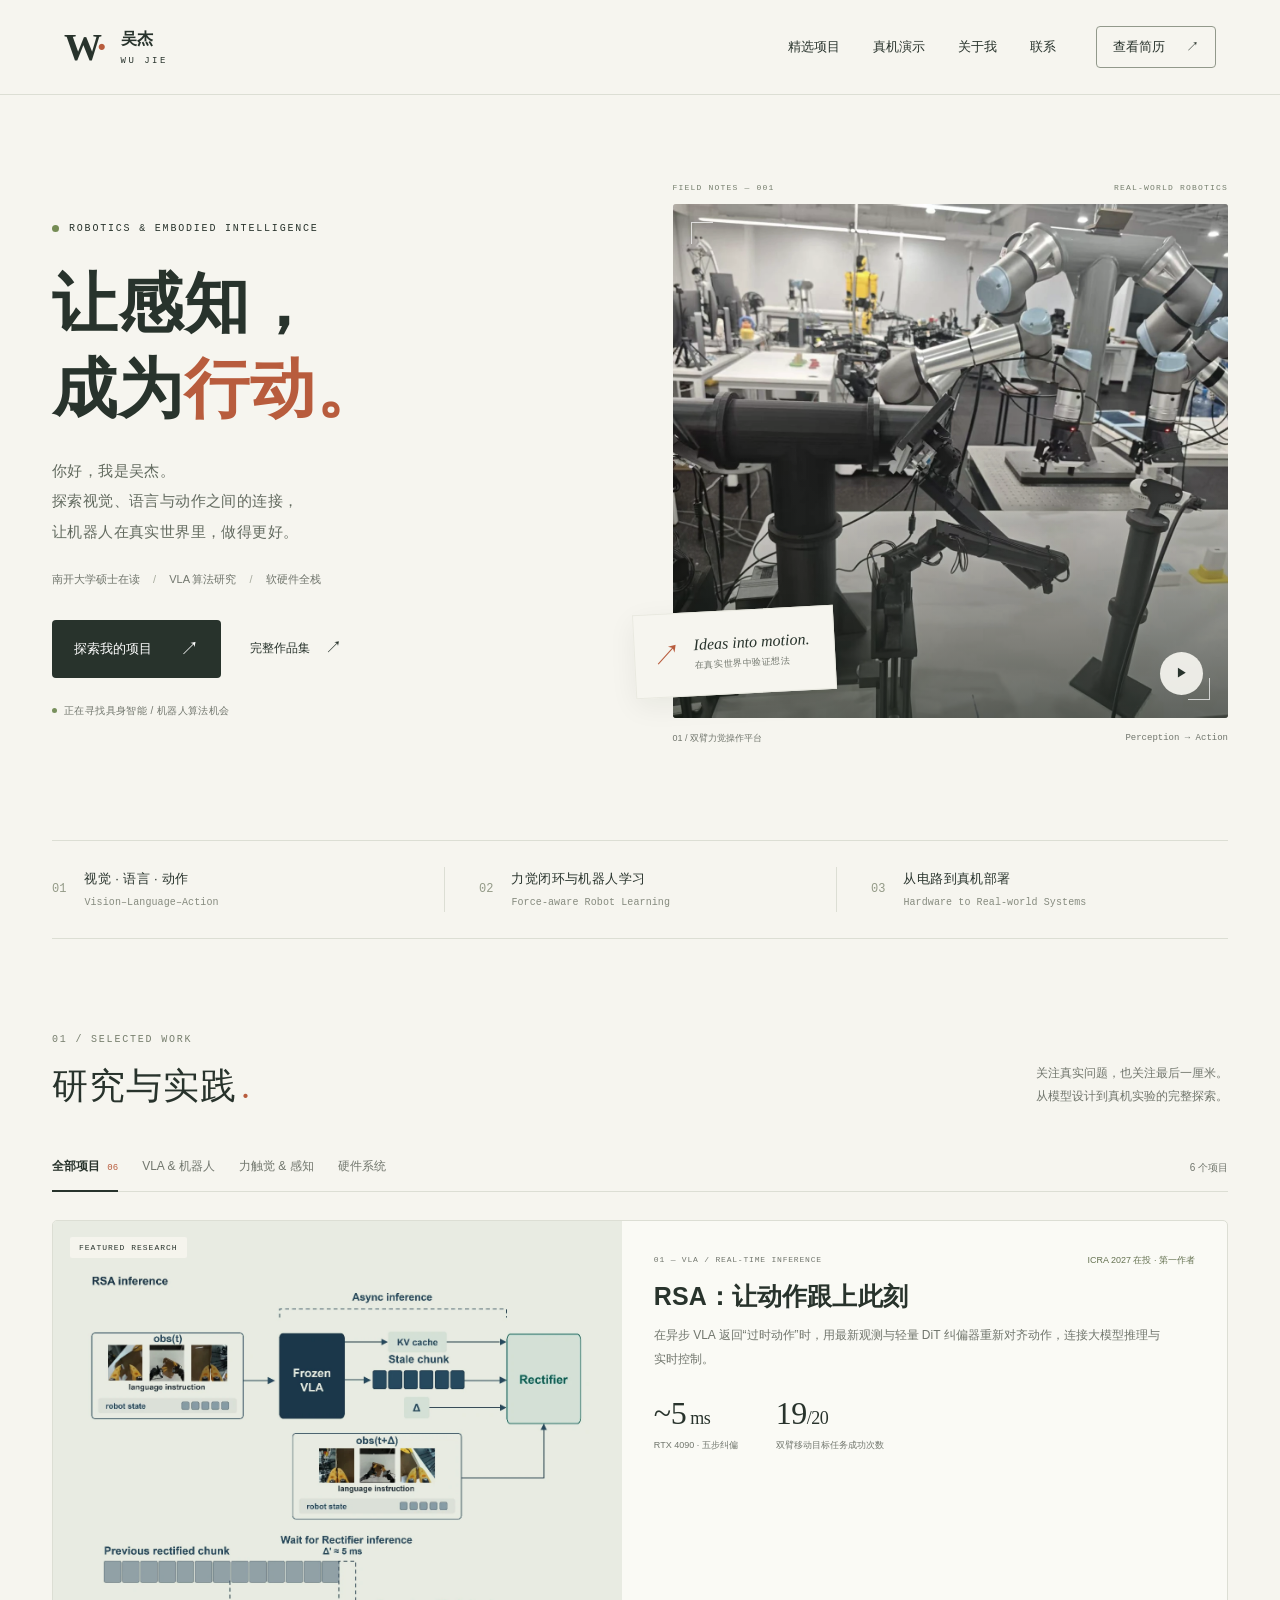
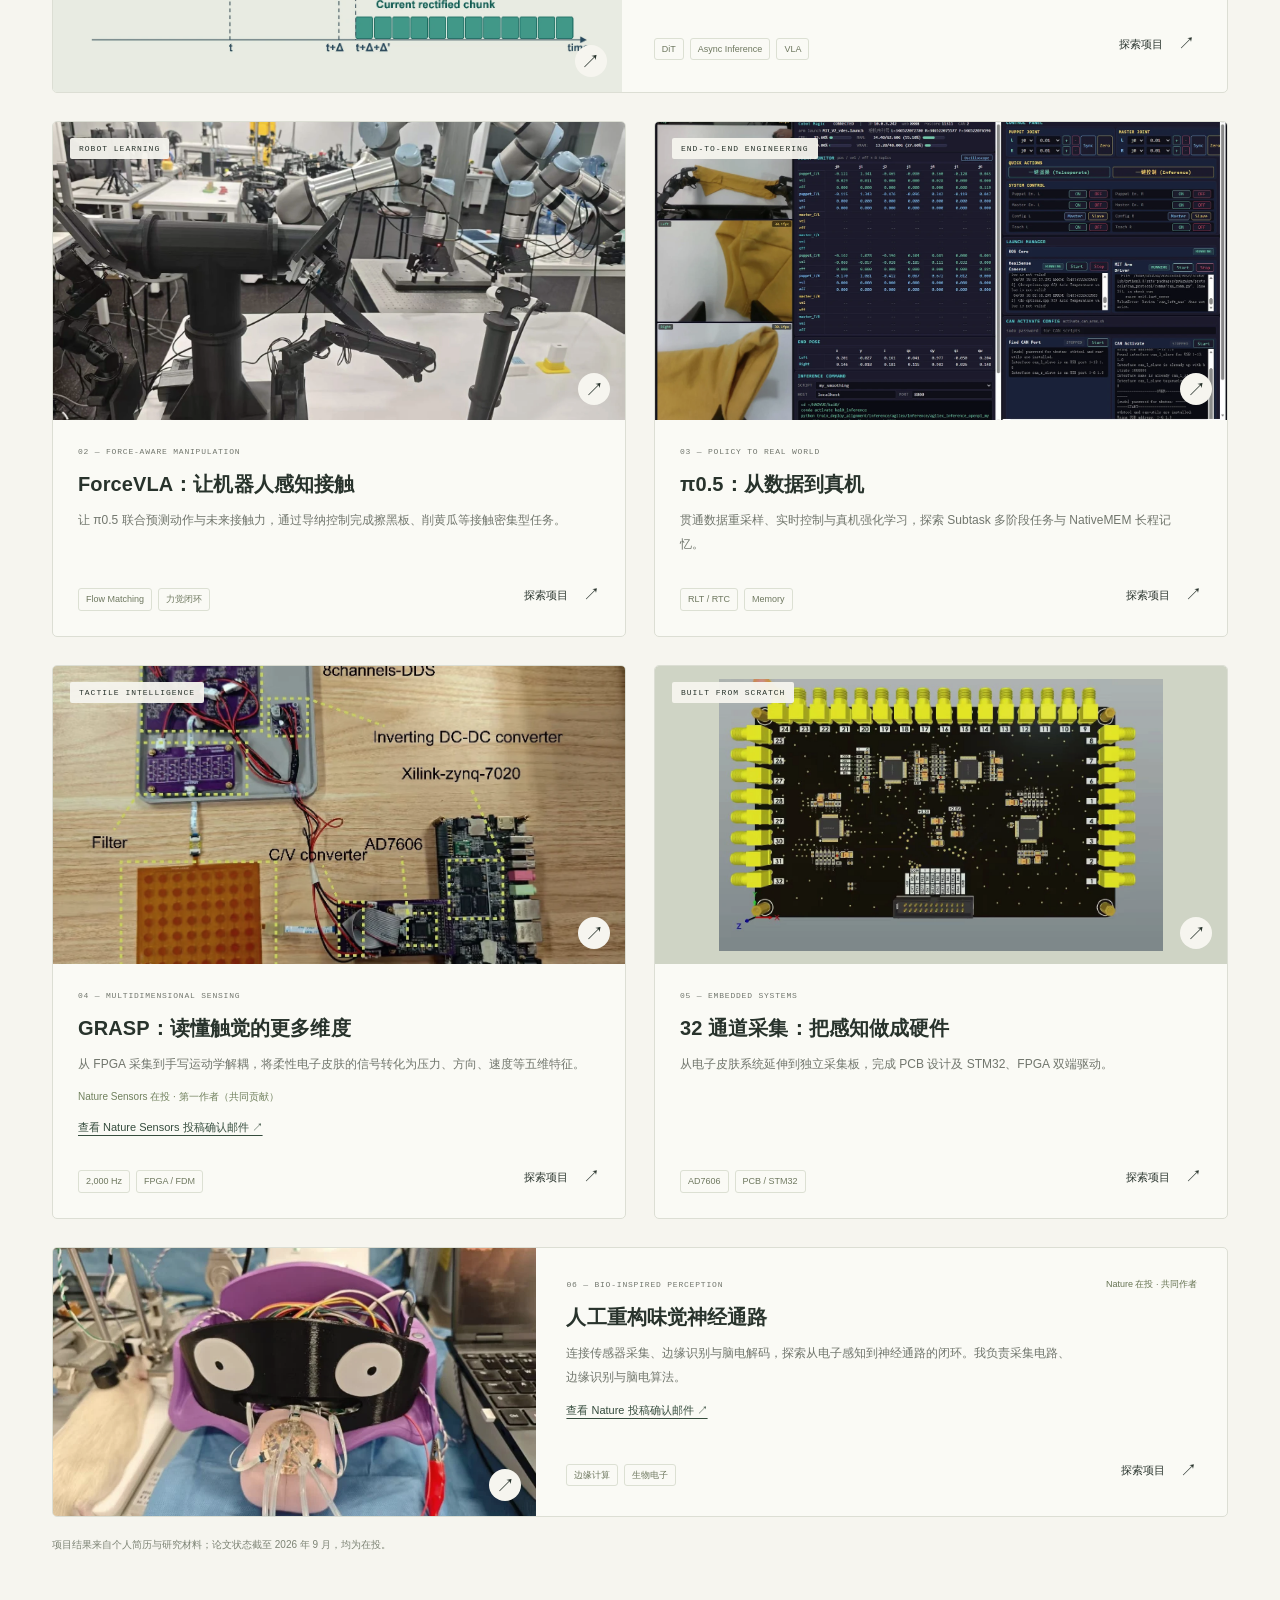
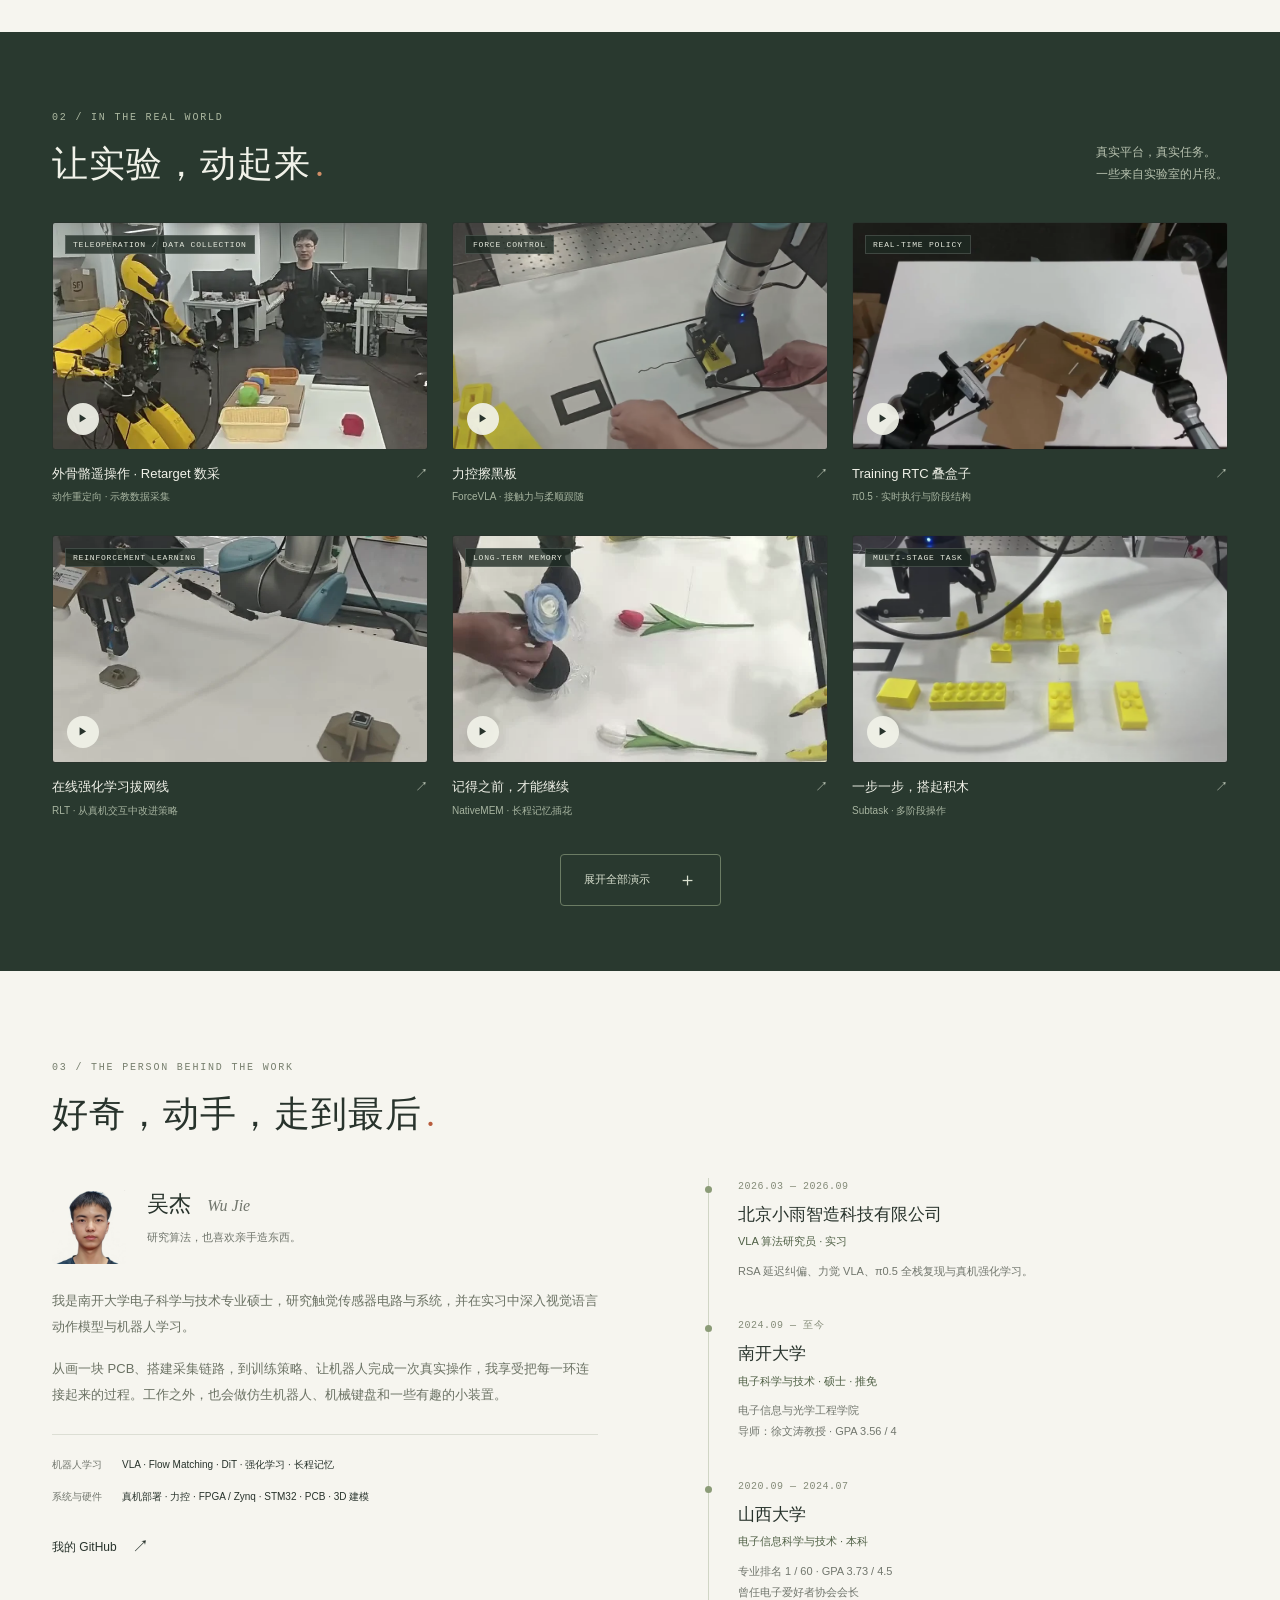
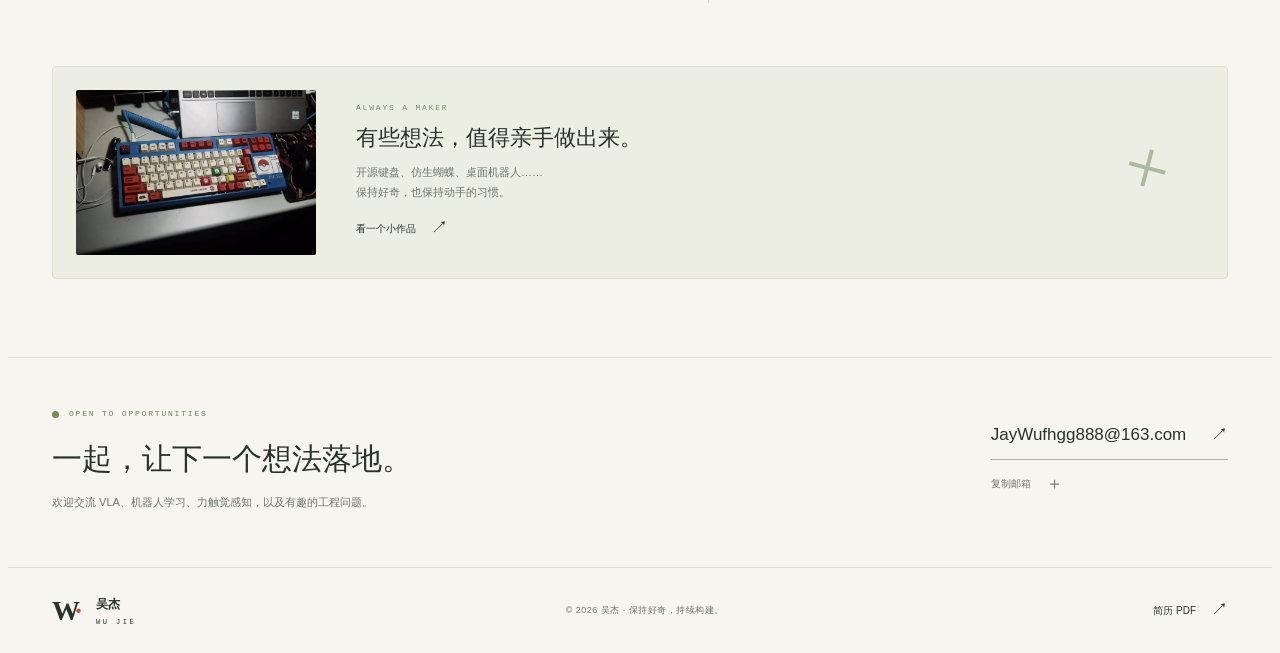
==== commit b90b0a1c: "Add exoskeleton retarget demo and journal submission letters" ====
--- a/index.html
+++ b/index.html
@@ -57,11 +57,11 @@
           <button type="button" class="project-image rsa-cover" data-project="rsa" aria-label="查看 RSA 项目详情"><span class="image-tag">FEATURED RESEARCH</span><img src="assets/images/rsa-method.webp" alt="RSA 异步 VLA 推理与轻量纠偏器的工作流程" loading="lazy" width="1210" height="916"><span class="open-icon" aria-hidden="true">↗</span></button>
           <div class="project-body"><div class="project-topline"><span>01 — VLA / REAL-TIME INFERENCE</span><span class="paper-status">ICRA 2027 在投 · 第一作者</span></div><h3>RSA：让动作跟上此刻</h3><p>在异步 VLA 返回“过时动作”时，用最新观测与轻量 DiT 纠偏器重新对齐动作，连接大模型推理与实时控制。</p><div class="project-metrics"><div><strong>~5<span> ms</span></strong><small>RTX 4090 · 五步纠偏</small></div><div><strong>19<span>/20</span></strong><small>双臂移动目标任务成功次数</small></div></div><div class="project-bottom"><div class="tags"><span>DiT</span><span>Async Inference</span><span>VLA</span></div><button class="text-link" data-project="rsa" type="button">探索项目 <span aria-hidden="true">↗</span></button></div></div>
         </article>
-        <article class="project-card" data-category="vla sensing"><button type="button" class="project-image" data-project="force" aria-label="查看 ForceVLA 项目详情"><img src="assets/images/force-rig.webp" alt="ForceVLA 双臂机器人平台" loading="lazy" width="1600" height="1200"><span class="image-tag">ROBOT LEARNING</span><span class="open-icon" aria-hidden="true">↗</span></button><div class="project-body"><div class="project-topline"><span>02 — FORCE-AWARE MANIPULATION</span></div><h3>ForceVLA：让机器人感知接触</h3><p>让 π0.5 联合预测动作与未来接触力，通过导纳控制完成擦黑板、削黄瓜等接触密集型任务。</p><div class="project-bottom"><div class="tags"><span>Flow Matching</span><span>力觉闭环</span></div><button class="text-link" data-project="force" type="button">探索项目 <span aria-hidden="true">↗</span></button></div></div></article>
-        <article class="project-card" data-category="vla"><button type="button" class="project-image" data-project="pi" aria-label="查看 π0.5 全栈复现项目详情"><img src="assets/images/deployment.webp" alt="π0.5 真机部署的 Web 控制台与机器人多视角" loading="lazy" width="1600" height="867"><span class="image-tag">END-TO-END ENGINEERING</span><span class="open-icon" aria-hidden="true">↗</span></button><div class="project-body"><div class="project-topline"><span>03 — POLICY TO REAL WORLD</span></div><h3>π0.5：从数据到真机</h3><p>贯通数据重采样、实时控制与真机强化学习，探索 Subtask 多阶段任务与 NativeMEM 长程记忆。</p><div class="project-bottom"><div class="tags"><span>RLT / RTC</span><span>Memory</span></div><button class="text-link" data-project="pi" type="button">探索项目 <span aria-hidden="true">↗</span></button></div></div></article>
-        <article class="project-card" data-category="sensing hardware"><button type="button" class="project-image" data-project="grasp" aria-label="查看 GRASP 电子皮肤项目详情"><img src="assets/images/tactile-system.webp" alt="GRASP 柔性电子皮肤阵列与 FPGA 采集电路" loading="lazy" width="1269" height="951"><span class="image-tag">TACTILE INTELLIGENCE</span><span class="open-icon" aria-hidden="true">↗</span></button><div class="project-body"><div class="project-topline"><span>04 — MULTIDIMENSIONAL SENSING</span></div><h3>GRASP：读懂触觉的更多维度</h3><p>从 FPGA 采集到手写运动学解耦，将柔性电子皮肤的信号转化为压力、方向、速度等五维特征。</p><div class="paper-note">Nature Sensors 在投 · 第一作者（共同贡献）</div><div class="project-bottom"><div class="tags"><span>2,000 Hz</span><span>FPGA / FDM</span></div><button class="text-link" data-project="grasp" type="button">探索项目 <span aria-hidden="true">↗</span></button></div></div></article>
+        <article class="project-card" data-category="vla sensing"><a href="forcevla/index.html" class="project-image" aria-label="查看 ForceVLA 项目详情"><img src="assets/images/force-rig.webp" alt="ForceVLA 双臂机器人平台" loading="lazy" width="1600" height="1200"><span class="image-tag">ROBOT LEARNING</span><span class="open-icon" aria-hidden="true">↗</span></a><div class="project-body"><div class="project-topline"><span>02 — FORCE-AWARE MANIPULATION</span></div><h3>ForceVLA：让机器人感知接触</h3><p>让 π0.5 联合预测动作与未来接触力，通过导纳控制完成擦黑板、削黄瓜等接触密集型任务。</p><div class="project-bottom"><div class="tags"><span>Flow Matching</span><span>力觉闭环</span></div><a href="forcevla/index.html" class="text-link">探索项目 <span aria-hidden="true">↗</span></a></div></div></article>
+        <article class="project-card" data-category="vla"><a href="pi05/index.html" class="project-image" aria-label="查看 π0.5 全栈复现项目详情"><img src="assets/images/deployment.webp" alt="π0.5 真机部署的 Web 控制台与机器人多视角" loading="lazy" width="1600" height="867"><span class="image-tag">END-TO-END ENGINEERING</span><span class="open-icon" aria-hidden="true">↗</span></a><div class="project-body"><div class="project-topline"><span>03 — POLICY TO REAL WORLD</span></div><h3>π0.5：从数据到真机</h3><p>贯通数据重采样、实时控制与真机强化学习，探索 Subtask 多阶段任务与 NativeMEM 长程记忆。</p><div class="project-bottom"><div class="tags"><span>RLT / RTC</span><span>Memory</span></div><a href="pi05/index.html" class="text-link">探索项目 <span aria-hidden="true">↗</span></a></div></div></article>
+        <article class="project-card" data-category="sensing hardware"><button type="button" class="project-image" data-project="grasp" aria-label="查看 GRASP 电子皮肤项目详情"><img src="assets/images/tactile-system.webp" alt="GRASP 柔性电子皮肤阵列与 FPGA 采集电路" loading="lazy" width="1269" height="951"><span class="image-tag">TACTILE INTELLIGENCE</span><span class="open-icon" aria-hidden="true">↗</span></button><div class="project-body"><div class="project-topline"><span>04 — MULTIDIMENSIONAL SENSING</span></div><h3>GRASP：读懂触觉的更多维度</h3><p>从 FPGA 采集到手写运动学解耦，将柔性电子皮肤的信号转化为压力、方向、速度等五维特征。</p><div class="paper-note">Nature Sensors 在投 · 第一作者（共同贡献）</div><a class="submission-link" href="assets/docs/nature-sensors-submission.jpg" target="_blank" rel="noopener">查看 Nature Sensors 投稿确认邮件 ↗</a><div class="project-bottom"><div class="tags"><span>2,000 Hz</span><span>FPGA / FDM</span></div><button class="text-link" data-project="grasp" type="button">探索项目 <span aria-hidden="true">↗</span></button></div></div></article>
         <article class="project-card" data-category="hardware"><button type="button" class="project-image board-cover" data-project="adc" aria-label="查看 32 通道采集硬件详情"><img src="assets/images/tactile-board.webp" alt="自主设计的 32 通道 AD7606 采集板" loading="lazy" width="1158" height="708"><span class="image-tag">BUILT FROM SCRATCH</span><span class="open-icon" aria-hidden="true">↗</span></button><div class="project-body"><div class="project-topline"><span>05 — EMBEDDED SYSTEMS</span></div><h3>32 通道采集：把感知做成硬件</h3><p>从电子皮肤系统延伸到独立采集板，完成 PCB 设计及 STM32、FPGA 双端驱动。</p><div class="project-bottom"><div class="tags"><span>AD7606</span><span>PCB / STM32</span></div><button class="text-link" data-project="adc" type="button">探索项目 <span aria-hidden="true">↗</span></button></div></div></article>
-        <article class="project-card project-wide" data-category="sensing hardware"><button type="button" class="project-image" data-project="taste" aria-label="查看人工重构味觉神经通路项目详情"><img src="assets/images/gustatory.webp" alt="人工味觉感知与采集系统的实验装置" loading="lazy" width="763" height="572"><span class="open-icon" aria-hidden="true">↗</span></button><div class="project-body"><div class="project-topline"><span>06 — BIO-INSPIRED PERCEPTION</span><span class="paper-status">Nature 在投 · 共同作者</span></div><h3>人工重构味觉神经通路</h3><p>连接传感器采集、边缘识别与脑电解码，探索从电子感知到神经通路的闭环。我负责采集电路、边缘识别与脑电算法。</p><div class="project-bottom"><div class="tags"><span>边缘计算</span><span>生物电子</span></div><button class="text-link" data-project="taste" type="button">探索项目 <span aria-hidden="true">↗</span></button></div></div></article>
+        <article class="project-card project-wide" data-category="sensing hardware"><button type="button" class="project-image" data-project="taste" aria-label="查看人工重构味觉神经通路项目详情"><img src="assets/images/gustatory.webp" alt="人工味觉感知与采集系统的实验装置" loading="lazy" width="763" height="572"><span class="open-icon" aria-hidden="true">↗</span></button><div class="project-body"><div class="project-topline"><span>06 — BIO-INSPIRED PERCEPTION</span><span class="paper-status">Nature 在投 · 共同作者</span></div><h3>人工重构味觉神经通路</h3><p>连接传感器采集、边缘识别与脑电解码，探索从电子感知到神经通路的闭环。我负责采集电路、边缘识别与脑电算法。</p><a class="submission-link" href="assets/docs/nature-submission.jpg" target="_blank" rel="noopener">查看 Nature 投稿确认邮件 ↗</a><div class="project-bottom"><div class="tags"><span>边缘计算</span><span>生物电子</span></div><button class="text-link" data-project="taste" type="button">探索项目 <span aria-hidden="true">↗</span></button></div></div></article>
       </div>
       <p class="source-note">项目结果来自个人简历与研究材料；论文状态截至 2026 年 9 月，均为在投。</p>
     </section>
--- a/styles.css
+++ b/styles.css
@@ -8,3 +8,5 @@
 @media(max-width:600px){html{scroll-padding-top:25px}.site-header{height:76px;padding-inline:22px;position:relative}.brand{font-size:14px;gap:10px}.brand-mark{font-size:33px}.brand small{font-size:8px}.menu-toggle{display:flex;width:38px;height:38px;background:none;padding:10px 6px;flex-direction:column;justify-content:center;gap:6px}.menu-toggle span{height:1px;background:var(--ink);width:25px;transition:transform .2s}.menu-toggle[aria-expanded=true] span:first-child{transform:translateY(3.5px) rotate(45deg)}.menu-toggle[aria-expanded=true] span:last-child{transform:translateY(-3.5px) rotate(-45deg)}.site-header nav{display:none;position:absolute;left:0;right:0;top:75px;z-index:10;flex-direction:column;align-items:stretch;gap:0;background:var(--paper);border-bottom:1px solid var(--line);padding:12px 23px 20px;box-shadow:0 12px 15px #20302005}.site-header nav.open{display:flex}.site-header nav>a{padding:11px 0}.site-header .nav-resume{padding:10px 13px;margin-top:7px;width:fit-content}.wrap{padding-inline:23px}.hero{grid-template-columns:1fr;gap:34px;padding-top:39px;padding-bottom:32px}.hero .eyebrow{font-size:8px;letter-spacing:1.2px}.hero h1{font-size:57px;line-height:1.25;margin:25px 0 22px}.hero-intro{font-size:13px;line-height:2}.hero-meta{font-size:10px;margin-top:19px}.hero-meta span{padding-inline:8px}.hero-actions{gap:25px;margin-top:25px}.hero-actions .button{padding:11px 20px;font-size:12px;gap:30px}.hero-actions .text-link{font-size:11px}.availability{font-size:9px;margin-top:18px}.hero-visual{margin-top:0;padding-bottom:0}.hero-photo{aspect-ratio:1.23}.photo-index{font-size:7px;margin-bottom:9px}.photo-index span:last-child{display:inline}.floating-note{left:-9px;bottom:68px;padding:11px 17px;gap:12px}.floating-note div{font-size:15px}.floating-note small{font-size:8px}.photo-label{font-size:9px;bottom:23px;left:18px}.hero-play{width:36px;height:36px;right:20px;bottom:19px}.visual-caption{font-size:8px;padding-top:10px}.visual-caption span:last-child{display:inline}.focus-strip{width:calc(100% - 46px);padding:0;grid-template-columns:1fr}.focus-strip>div,.focus-strip>div:first-child{padding:17px 0;border-left:0;border-bottom:1px solid var(--line);gap:19px}.focus-strip>div:last-child{border:0}.focus-index{font-size:10px}.focus-strip p{display:flex;flex:1;align-items:center;justify-content:space-between;gap:10px;font-size:11px}.focus-strip small{font-size:7px;line-height:1.5;margin:0;text-align:right;letter-spacing:0}.section{padding-top:51px;padding-bottom:42px}.section-heading{gap:20px;margin-bottom:24px;align-items:flex-start;flex-direction:column}.section-heading .eyebrow{font-size:8px;margin-bottom:11px;letter-spacing:1.5px}.section-heading h2{font-size:30px}.section-description{font-size:11px;line-height:1.8}.section-description br{display:none}.filter-bar{margin-bottom:21px}.filters{gap:20px;overflow-x:auto;scrollbar-width:none;width:100%}.filters button{font-size:10px;flex:none;padding-bottom:12px}.filters small{font-size:8px}.project-grid{grid-template-columns:1fr;gap:23px}.project-featured,.project-wide{display:flex;grid-column:auto}.project-featured .project-image{min-height:0;aspect-ratio:1.42}.rsa-cover img{padding:36px 24px 15px}.project-image{aspect-ratio:1.62}.project-featured .project-body,.project-body,.project-wide .project-body{padding:24px}.project-topline{font-size:7px;letter-spacing:.5px;gap:6px}.project-featured .paper-status{font-size:8px}.project-featured h3{font-size:23px}.project-body h3{font-size:21px;line-height:1.4}.project-body>p{font-size:12px;line-height:1.95}.project-metrics{gap:33px;margin-top:23px}.project-metrics strong{font-size:32px}.project-metrics small{font-size:8px}.project-bottom,.project-featured .project-bottom{padding-top:23px;align-items:center}.project-featured .tags span:last-child{display:inline}.tags span{font-size:8px;padding:3px 7px}.project-bottom>.text-link{font-size:10px;gap:8px}.project-wide .project-image{min-height:0;aspect-ratio:1.7}.project-wide .paper-status{font-size:8px}.image-tag{font-size:7px;left:14px;top:14px}.open-icon{width:32px;height:32px;bottom:14px;right:14px}.source-note{font-size:9px;line-height:1.9}.demo-section{padding-block:48px}.demo-grid{grid-template-columns:1fr 1fr;gap:24px 14px}.demo-thumb{aspect-ratio:1.2}.demo-title{font-size:11px;line-height:1.5;align-items:flex-start}.demo-subtitle{font-size:8px;line-height:1.7;margin-top:5px}.demo-type{font-size:6px;letter-spacing:.1px;padding:3px 5px;left:7px;top:7px}.demo-play{width:25px;height:25px;left:8px;bottom:8px}.button-outline-light{font-size:10px;margin-top:30px}.about-grid{grid-template-columns:1fr;gap:39px;margin-top:27px}.person>img{height:88px;width:70px}.person h3{font-size:23px}.person p{font-size:10px}.person{gap:21px}.about-copy>p{font-size:12px}.skill-groups>div{gap:17px}.skill-groups p{font-size:10px}.skill-groups>div>span{font-size:10px}.timeline{margin-left:3px}.timeline h3{font-size:17px}.timeline-date{font-size:10px}.timeline .timeline-role,.timeline-item>p:last-child{font-size:11px}.timeline-item{padding-bottom:28px;padding-left:24px}.maker-strip{grid-template-columns:1fr;padding:16px;gap:20px;margin-top:38px}.maker-strip>img{width:100%;height:170px}.maker-strip>div{padding:0 4px 7px}.maker-strip h3{font-size:22px}.maker-strip p:not(.eyebrow){font-size:11px}.contact-section{gap:23px;padding-top:32px;padding-bottom:35px}.contact-section h2{font-size:26px;line-height:1.6;margin-top:14px}.contact-section p:not(.eyebrow){font-size:11px;line-height:1.9;margin-top:10px}.contact-actions{gap:16px;flex-wrap:wrap}.contact-email{font-size:16px}.contact-email span{margin-left:6px}.contact-actions .text-link{font-size:9px}.site-footer{padding-block:23px;flex-wrap:wrap;gap:22px}.site-footer .brand{font-size:12px}.site-footer>p{order:3;width:100%;font-size:9px}.site-footer .text-link{font-size:10px}.site-footer .brand-mark{font-size:29px}dialog{width:calc(100% - 20px);max-height:calc(100dvh - 28px);border-radius:5px}.dialog-header{padding:31px 23px 21px}.dialog-header h2{font-size:26px}.dialog-header>.eyebrow{font-size:8px;letter-spacing:1px}.dialog-lead{font-size:12px}.dialog-meta{font-size:9px;gap:5px 13px}.dialog-sections{padding:25px 23px 30px}.dialog-hero{padding:13px;max-height:320px}.detail-section p,.detail-section li{font-size:12px}.result-list{gap:14px;padding:16px;grid-template-columns:1fr}.result-list>div{display:flex;align-items:center;gap:18px}.result-list strong{font-size:28px;min-width:93px;margin:0}.result-list span{font-size:10px}.video-container{padding:0 12px 17px}.dialog-close{right:12px;top:12px;margin-right:12px}.video-footnote{font-size:9px;line-height:1.9}.detail-source{font-size:9px!important}}
 @media(prefers-reduced-motion:reduce){html{scroll-behavior:auto}*,*:before,*:after{animation:none!important;transition:none!important}}
 @media print{.site-header nav,.hero-play,.filter-bar,.demo-section,.dialog-close,.contact-actions button,.menu-toggle,dialog,.toast{display:none!important}.hero{padding-top:30px}.section{padding-top:35px;padding-bottom:25px}.project-card{break-inside:avoid}.project-card[hidden]{display:flex!important}.wrap{padding-inline:0}.project-body{padding:15px}.about-grid{gap:35px}body{background:#fff;color:#222}.site-header{padding:0}a{color:inherit}.maker-strip{display:none}}
+
+.submission-link{font-size:11px;color:var(--green);text-decoration:underline;text-underline-offset:4px;margin-top:12px;width:fit-content}.submission-proof{margin-top:28px}.submission-proof img{width:100%;max-width:480px;height:auto;border-radius:5px;margin:16px 0}.submission-proof a{display:block}
